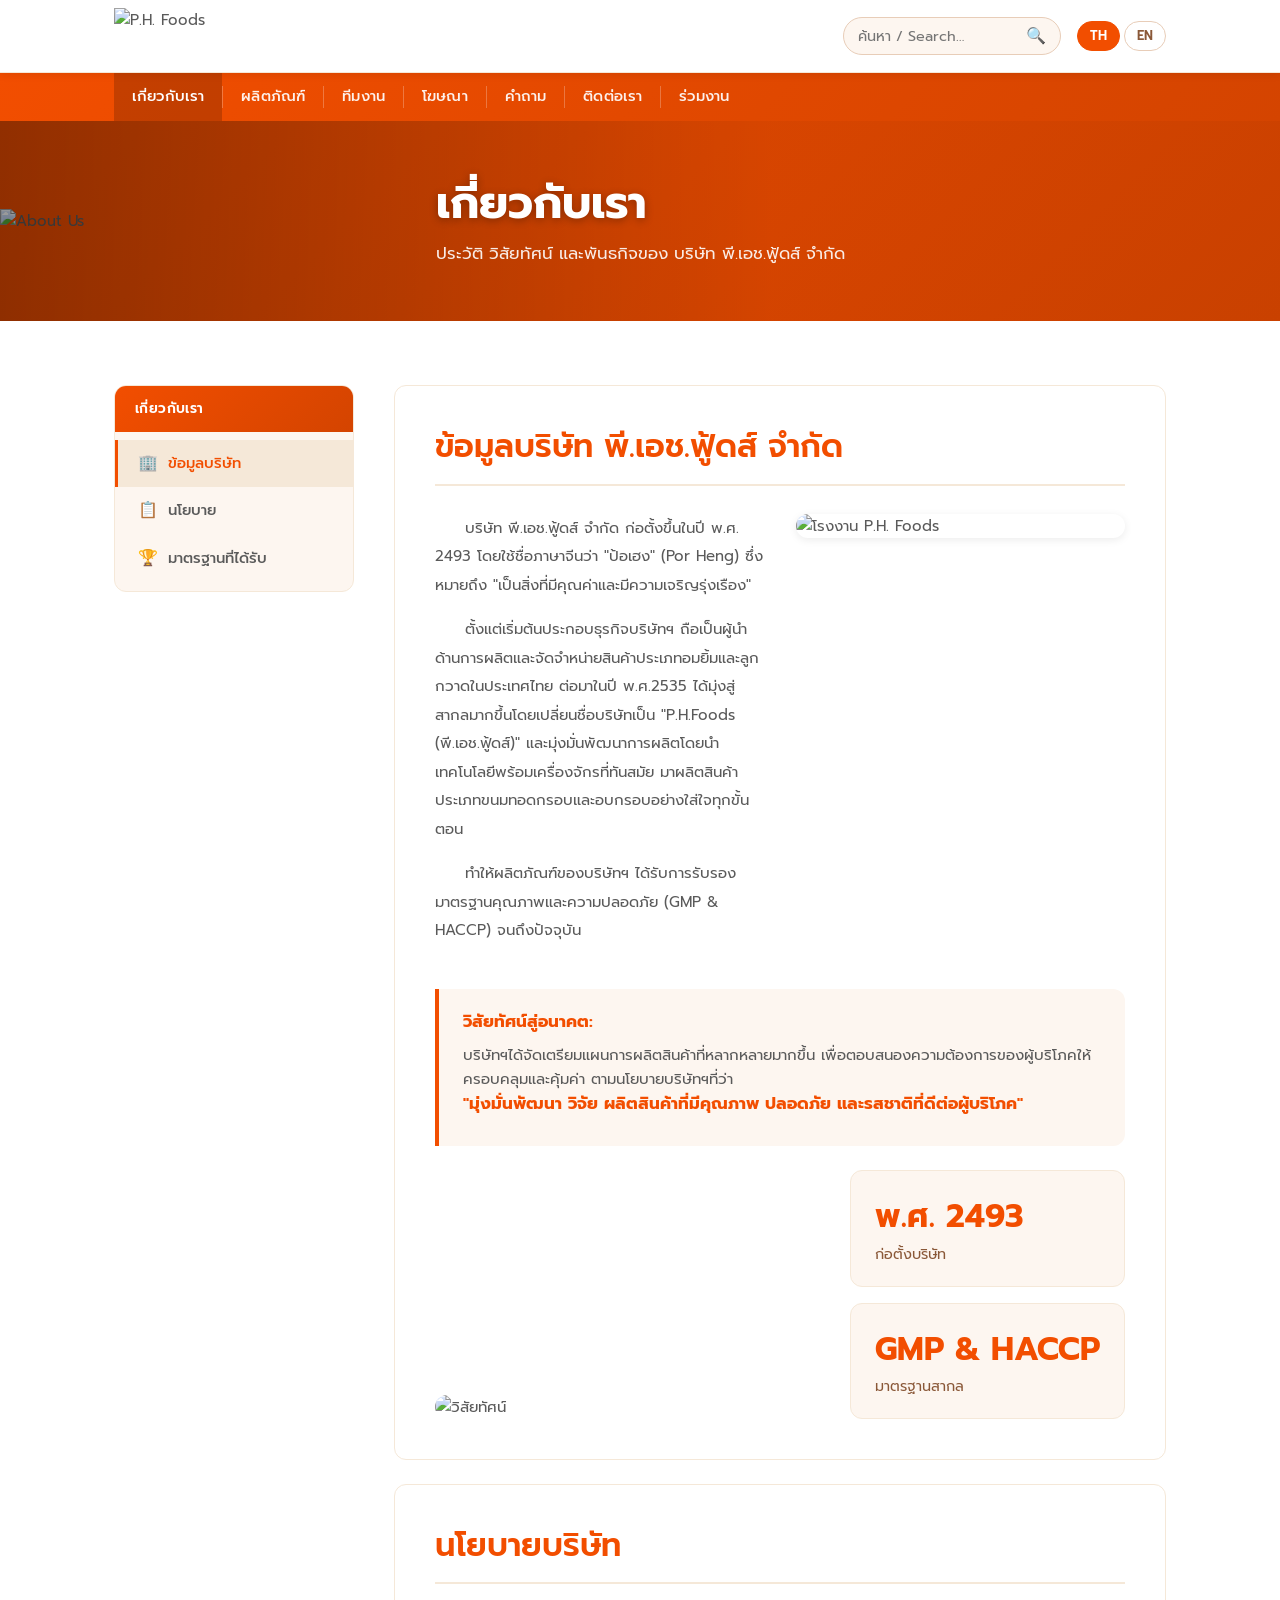
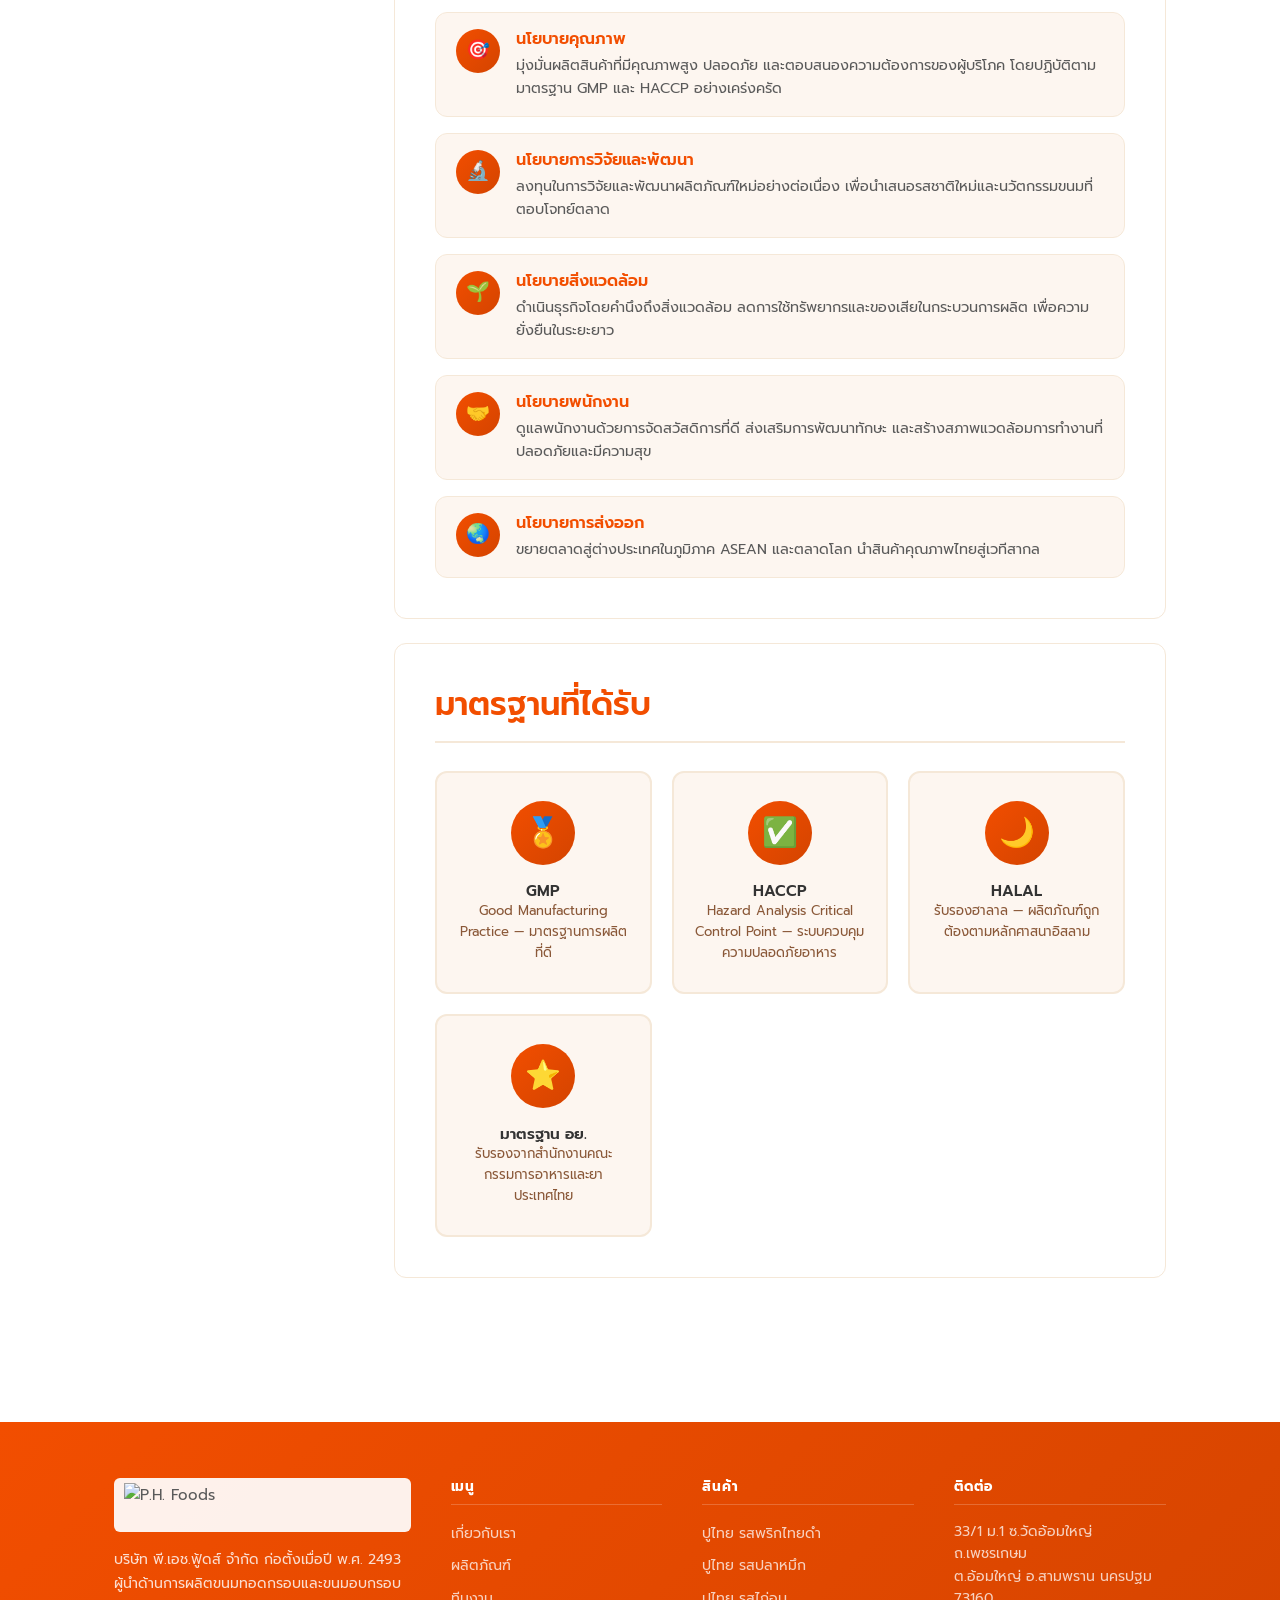
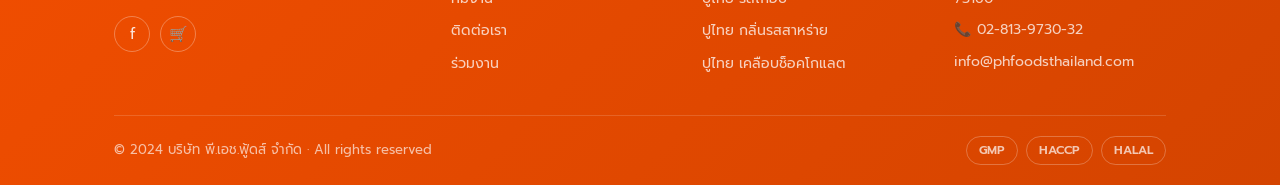
==== about.html @ f5b632d6 "Initial commit — P.H. Foods Thailand website Full static site with 9 pages (index, about, products, " ====
<!DOCTYPE html>
<html lang="th">
<head>
  <meta charset="UTF-8">
  <meta name="viewport" content="width=device-width, initial-scale=1.0">
  <title>เกี่ยวกับเรา — P.H. Foods Thailand</title>
  <link rel="preconnect" href="https://fonts.googleapis.com">
  <link href="https://fonts.googleapis.com/css2?family=Prompt:wght@300;400;500;600;700&display=swap" rel="stylesheet">
  <link rel="stylesheet" href="css/style.css">
</head>
<body>

<header class="site-header">
  <div class="container">
    <a href="index.html" class="logo"><img src="http://phfoodsthailand.com/images/logo-phuthai.gif" alt="P.H. Foods"></a>
    <div class="header-right">
      <div class="search-wrap"><input type="text" placeholder="ค้นหา / Search…"><button>🔍</button></div>
      <div class="lang-switcher"><a href="#" class="lang-btn active">TH</a><a href="#" class="lang-btn">EN</a></div>
    </div>
    <button class="hamburger" aria-label="เมนู"><span></span><span></span><span></span></button>
  </div>
</header>
<nav class="main-nav">
  <div class="container">
    <ul class="nav-list">
      <li class="has-dropdown"><a href="about.html" class="active">เกี่ยวกับเรา</a>
        <ul class="dropdown"><li><a href="about.html">ข้อมูลบริษัท</a></li><li><a href="about.html#policy">นโยบาย</a></li><li><a href="about.html#certificate">มาตรฐานที่ได้รับ</a></li></ul>
      </li>
      <li class="nav-sep"></li>
      <li class="has-dropdown"><a href="products.html">ผลิตภัณฑ์</a>
        <ul class="dropdown"><li><a href="products.html">สินค้าปูไทย</a></li><li><a href="products.html#new">สินค้าใหม่</a></li></ul>
      </li>
      <li class="nav-sep"></li><li><a href="team.html">ทีมงาน</a></li><li class="nav-sep"></li>
      <li class="has-dropdown"><a href="advertise.html">โฆษณา</a>
        <ul class="dropdown"><li><a href="advertise.html">TVC โฆษณา</a></li><li><a href="activity.html">กิจกรรม</a></li></ul>
      </li>
      <li class="nav-sep"></li>
      <li class="has-dropdown"><a href="question.html">คำถาม</a>
        <ul class="dropdown"><li><a href="question.html">ถาม-ตอบ</a></li><li><a href="question.html#tips">เกร็ดน่ารู้</a></li></ul>
      </li>
      <li class="nav-sep"></li><li><a href="contact.html">ติดต่อเรา</a></li><li class="nav-sep"></li><li><a href="career.html">ร่วมงาน</a></li>
    </ul>
  </div>
</nav>
<div class="mobile-nav">
  <a href="about.html">เกี่ยวกับเรา</a><a href="about.html" class="sub-link">↳ ข้อมูลบริษัท</a><a href="about.html#policy" class="sub-link">↳ นโยบาย</a><a href="about.html#certificate" class="sub-link">↳ มาตรฐานที่ได้รับ</a>
  <a href="products.html">ผลิตภัณฑ์</a><a href="products.html" class="sub-link">↳ สินค้าปูไทย</a>
  <a href="team.html">ทีมงาน</a><a href="advertise.html">โฆษณา</a><a href="advertise.html" class="sub-link">↳ TVC โฆษณา</a><a href="activity.html" class="sub-link">↳ กิจกรรม</a>
  <a href="question.html">คำถาม</a><a href="question.html" class="sub-link">↳ ถาม-ตอบ</a><a href="question.html#tips" class="sub-link">↳ เกร็ดน่ารู้</a>
  <a href="contact.html">ติดต่อเรา</a><a href="career.html">ร่วมงาน</a>
</div>

<!-- HERO -->
<div class="page-hero">
  <img src="http://phfoodsthailand.com/images/about_profile_hero.jpg" alt="About Us">
  <div class="page-hero-overlay">
    <div class="page-hero-text container">
      <h1 data-en="About Us">เกี่ยวกับเรา</h1>
      <p data-en="History, Vision &amp; Mission of P.H. Foods Co., Ltd.">ประวัติ วิสัยทัศน์ และพันธกิจของ บริษัท พี.เอช.ฟู้ดส์ จำกัด</p>
    </div>
  </div>
</div>

<!-- CONTENT -->
<section class="section">
  <div class="container">
    <div class="inner-layout">

      <!-- SIDEBAR -->
      <aside class="sidebar">
        <div class="sidebar-box">
          <div class="sidebar-title" data-en="About Us">เกี่ยวกับเรา</div>
          <ul class="sidebar-menu">
            <li class="active"><a href="about.html"><span class="icon">🏢</span><span data-en="Company Info">ข้อมูลบริษัท</span></a></li>
            <li><a href="about.html#policy"><span class="icon">📋</span><span data-en="Policy">นโยบาย</span></a></li>
            <li><a href="about.html#certificate"><span class="icon">🏆</span><span data-en="Certifications">มาตรฐานที่ได้รับ</span></a></li>
          </ul>
        </div>
      </aside>

      <!-- MAIN -->
      <div>
        <!-- Company Profile -->
        <div class="inner-content" id="profile">
          <h2 data-en="P.H. Foods Co., Ltd.">ข้อมูลบริษัท พี.เอช.ฟู้ดส์ จำกัด</h2>
          <div class="about-body">
            <div class="about-text">
              <p data-en="P.H. Foods Co., Ltd. was founded in 1950 under the Chinese name &quot;Por Heng&quot;, meaning &quot;valuable and prosperous&quot;.">บริษัท พี.เอช.ฟู้ดส์ จำกัด ก่อตั้งขึ้นในปี พ.ศ. 2493 โดยใช้ชื่อภาษาจีนว่า "ป้อเฮง" (Por Heng) ซึ่งหมายถึง "เป็นสิ่งที่มีคุณค่าและมีความเจริญรุ่งเรือง"</p>
              <p data-en="From the start, the company was a leader in candy production in Thailand. In 1992, it rebranded as &quot;P.H. Foods&quot; and committed to producing fried and baked snacks with modern technology and machinery at every step.">ตั้งแต่เริ่มต้นประกอบธุรกิจบริษัทฯ ถือเป็นผู้นำด้านการผลิตและจัดจำหน่ายสินค้าประเภทอมยิ้มและลูกกวาดในประเทศไทย ต่อมาในปี พ.ศ.2535 ได้มุ่งสู่สากลมากขึ้นโดยเปลี่ยนชื่อบริษัทเป็น "P.H.Foods (พี.เอช.ฟู้ดส์)" และมุ่งมั่นพัฒนาการผลิตโดยนำเทคโนโลยีพร้อมเครื่องจักรที่ทันสมัย มาผลิตสินค้าประเภทขนมทอดกรอบและอบกรอบอย่างใส่ใจทุกขั้นตอน</p>
              <p data-en="The company's products are certified to international quality and food safety standards (GMP &amp; HACCP) to this day.">ทำให้ผลิตภัณฑ์ของบริษัทฯ ได้รับการรับรองมาตรฐานคุณภาพและความปลอดภัย (GMP &amp; HACCP) จนถึงปัจจุบัน</p>
            </div>
            <img src="http://phfoodsthailand.com/images/about_us_image_1.jpg" alt="โรงงาน P.H. Foods">
          </div>

          <div class="vision-box">
            <strong data-en="Vision for the Future:">วิสัยทัศน์สู่อนาคต:</strong>
            บริษัทฯได้จัดเตรียมแผนการผลิตสินค้าที่หลากหลายมากขึ้น เพื่อตอบสนองความต้องการของผู้บริโภคให้ครอบคลุมและคุ้มค่า ตามนโยบายบริษัทฯที่ว่า <strong>"มุ่งมั่นพัฒนา วิจัย ผลิตสินค้าที่มีคุณภาพ ปลอดภัย และรสชาติที่ดีต่อผู้บริโภค"</strong>
          </div>

          <div style="display:grid;grid-template-columns:1fr auto;gap:24px;align-items:end;margin-top:24px;">
            <img src="http://phfoodsthailand.com/images/about_us_image_2.jpg" alt="วิสัยทัศน์" style="border-radius:12px;width:100%;max-width:280px;">
            <div style="display:flex;flex-direction:column;gap:16px;">
              <div style="background:var(--cream);border-radius:12px;padding:20px 24px;border:1px solid var(--cream-dark);">
                <div style="font-size:2rem;font-weight:700;color:var(--orange);">พ.ศ. 2493</div>
                <div style="color:var(--brown);font-size:.9rem;" data-en="Company Founded">ก่อตั้งบริษัท</div>
              </div>
              <div style="background:var(--cream);border-radius:12px;padding:20px 24px;border:1px solid var(--cream-dark);">
                <div style="font-size:2rem;font-weight:700;color:var(--orange);">GMP &amp; HACCP</div>
                <div style="color:var(--brown);font-size:.9rem;" data-en="International Standards">มาตรฐานสากล</div>
              </div>
            </div>
          </div>
        </div>

        <!-- Policy -->
        <div class="inner-content mt-24" id="policy">
          <h2 data-en="Company Policy">นโยบายบริษัท</h2>
          <div class="policy-list">
            <div class="policy-item">
              <div class="policy-icon">🎯</div>
              <div>
                <h4 data-en="Quality Policy">นโยบายคุณภาพ</h4>
                <p data-en="Committed to producing high-quality, safe products that meet consumer needs, strictly adhering to GMP and HACCP standards.">มุ่งมั่นผลิตสินค้าที่มีคุณภาพสูง ปลอดภัย และตอบสนองความต้องการของผู้บริโภค โดยปฏิบัติตามมาตรฐาน GMP และ HACCP อย่างเคร่งครัด</p>
              </div>
            </div>
            <div class="policy-item">
              <div class="policy-icon">🔬</div>
              <div>
                <h4 data-en="R&amp;D Policy">นโยบายการวิจัยและพัฒนา</h4>
                <p data-en="Continuously investing in research and development of new products to introduce new flavours and snack innovations that meet market demand.">ลงทุนในการวิจัยและพัฒนาผลิตภัณฑ์ใหม่อย่างต่อเนื่อง เพื่อนำเสนอรสชาติใหม่และนวัตกรรมขนมที่ตอบโจทย์ตลาด</p>
              </div>
            </div>
            <div class="policy-item">
              <div class="policy-icon">🌱</div>
              <div>
                <h4 data-en="Environmental Policy">นโยบายสิ่งแวดล้อม</h4>
                <p data-en="Operating with environmental responsibility by reducing resource usage and waste in the production process for long-term sustainability.">ดำเนินธุรกิจโดยคำนึงถึงสิ่งแวดล้อม ลดการใช้ทรัพยากรและของเสียในกระบวนการผลิต เพื่อความยั่งยืนในระยะยาว</p>
              </div>
            </div>
            <div class="policy-item">
              <div class="policy-icon">🤝</div>
              <div>
                <h4 data-en="Employee Policy">นโยบายพนักงาน</h4>
                <p data-en="Caring for employees with good welfare, promoting skill development, and creating a safe and happy working environment.">ดูแลพนักงานด้วยการจัดสวัสดิการที่ดี ส่งเสริมการพัฒนาทักษะ และสร้างสภาพแวดล้อมการทำงานที่ปลอดภัยและมีความสุข</p>
              </div>
            </div>
            <div class="policy-item">
              <div class="policy-icon">🌏</div>
              <div>
                <h4 data-en="Export Policy">นโยบายการส่งออก</h4>
                <p data-en="Expanding into international markets in ASEAN and globally, bringing quality Thai products to the world stage.">ขยายตลาดสู่ต่างประเทศในภูมิภาค ASEAN และตลาดโลก นำสินค้าคุณภาพไทยสู่เวทีสากล</p>
              </div>
            </div>
          </div>
        </div>

        <!-- Certificates -->
        <div class="inner-content mt-24" id="certificate">
          <h2 data-en="Our Certifications">มาตรฐานที่ได้รับ</h2>
          <div class="certs-grid">
            <div class="cert-card">
              <div class="cert-badge">🏅</div>
              <h4>GMP</h4>
              <p data-en="Good Manufacturing Practice — international standard for quality production.">Good Manufacturing Practice — มาตรฐานการผลิตที่ดี</p>
            </div>
            <div class="cert-card">
              <div class="cert-badge">✅</div>
              <h4>HACCP</h4>
              <p data-en="Hazard Analysis Critical Control Point — food safety management system.">Hazard Analysis Critical Control Point — ระบบควบคุมความปลอดภัยอาหาร</p>
            </div>
            <div class="cert-card">
              <div class="cert-badge">🌙</div>
              <h4>HALAL</h4>
              <p data-en="HALAL certified — products comply with Islamic dietary requirements.">รับรองฮาลาล — ผลิตภัณฑ์ถูกต้องตามหลักศาสนาอิสลาม</p>
            </div>
            <div class="cert-card">
              <div class="cert-badge">⭐</div>
              <h4 data-en="FDA Thailand">มาตรฐาน อย.</h4>
              <p data-en="Certified by the Thai Food and Drug Administration.">รับรองจากสำนักงานคณะกรรมการอาหารและยา ประเทศไทย</p>
            </div>
          </div>
        </div>
      </div>

    </div>
  </div>
</section>

<footer class="site-footer">
  <div class="container">
    <div class="footer-main">
      <div class="footer-brand">
        <img src="http://phfoodsthailand.com/images/logo-phuthai.gif" alt="P.H. Foods">
        <p data-en="P.H. Foods Co., Ltd., founded in 1950, a leading producer of fried &amp; baked snacks under the Pu Thai and Rodo brands.">บริษัท พี.เอช.ฟู้ดส์ จำกัด ก่อตั้งเมื่อปี พ.ศ. 2493 ผู้นำด้านการผลิตขนมทอดกรอบและขนมอบกรอบ</p>
        <div class="footer-social">
          <a href="https://www.facebook.com/PuthaiSnack/" target="_blank" rel="noopener">f</a>
          <a href="https://shopee.co.th/puthai_officialshop" target="_blank" rel="noopener">🛒</a>
        </div>
      </div>
      <div class="footer-col"><h5>เมนู</h5><ul><li><a href="about.html">เกี่ยวกับเรา</a></li><li><a href="products.html">ผลิตภัณฑ์</a></li><li><a href="team.html">ทีมงาน</a></li><li><a href="contact.html">ติดต่อเรา</a></li><li><a href="career.html">ร่วมงาน</a></li></ul></div>
      <div class="footer-col"><h5>สินค้า</h5><ul><li><a href="products.html">ปูไทย รสพริกไทยดำ</a></li><li><a href="products.html">ปูไทย รสปลาหมึก</a></li><li><a href="products.html">ปูไทย รสไก่อบ</a></li><li><a href="products.html">ปูไทย กลิ่นรสสาหร่าย</a></li><li><a href="products.html">ปูไทย เคลือบช็อคโกแลต</a></li></ul></div>
      <div class="footer-col"><h5>ติดต่อ</h5><p>33/1 ม.1 ซ.วัดอ้อมใหญ่ ถ.เพชรเกษม<br>ต.อ้อมใหญ่ อ.สามพราน นครปฐม 73160</p><p>📞 02-813-9730-32</p><a href="mailto:info@phfoodsthailand.com">info@phfoodsthailand.com</a></div>
    </div>
    <div class="footer-bottom">
      <p>© 2024 บริษัท พี.เอช.ฟู้ดส์ จำกัด · All rights reserved</p>
      <div class="footer-badges"><span class="footer-badge">GMP</span><span class="footer-badge">HACCP</span><span class="footer-badge">HALAL</span></div>
    </div>
  </div>
</footer>
<script src="js/main.js"></script>
</body>
</html>
---- css/style.css ----
/* =============================================
   P.H. Foods Thailand — Modern Rebuild
   Brand: warm orange #F24E00 + brown #8a5838
   ============================================= */

/* --- Variables -------------------------------- */
:root {
  --orange:       #F24E00;
  --orange-dark:  #c83d00;
  --orange-light: #ff7733;
  --orange-bg:    linear-gradient(135deg, #F24E00 0%, #d44400 100%);
  --brown:        #8a5838;
  --brown-dark:   #6f523a;
  --brown-light:  #b07850;
  --cream:        #fdf6f0;
  --cream-dark:   #f5e8d8;
  --text:         #5a5a5a;
  --text-dark:    #333;
  --white:        #fff;
  --border:       #e8cdb8;
  --shadow-sm:    0 2px 8px rgba(0,0,0,.08);
  --shadow-md:    0 6px 24px rgba(242,78,0,.14);
  --shadow-lg:    0 12px 40px rgba(242,78,0,.18);
  --radius:       12px;
  --radius-sm:    6px;
  --radius-lg:    20px;
  --transition:   .22s ease;
  --font:         'Prompt', 'Tahoma', 'Segoe UI', sans-serif;
  --container:    1100px;
}

/* --- Reset ------------------------------------ */
*, *::before, *::after { box-sizing: border-box; margin: 0; padding: 0; }
html { scroll-behavior: smooth; }
body {
  font-family: var(--font);
  font-size: 15px;
  color: var(--text);
  background: var(--white);
  line-height: 1.6;
}
img { display: block; max-width: 100%; }
a { color: inherit; text-decoration: none; }
ul { list-style: none; }
button { cursor: pointer; border: none; background: none; font-family: inherit; }

/* --- Typography ------------------------------- */
h1, h2, h3, h4, h5 { color: var(--text-dark); line-height: 1.3; }
h1 { font-size: clamp(1.8rem, 4vw, 2.8rem); font-weight: 700; }
h2 { font-size: clamp(1.4rem, 3vw, 2rem);   font-weight: 600; }
h3 { font-size: clamp(1.1rem, 2vw, 1.4rem); font-weight: 600; }
h4 { font-size: 1rem; font-weight: 600; }
p  { margin-bottom: 1rem; }

/* --- Layout ----------------------------------- */
.container {
  max-width: var(--container);
  margin: 0 auto;
  padding: 0 24px;
}
.section { padding: 64px 0; }
.section-sm { padding: 40px 0; }

/* --- Buttons ---------------------------------- */
.btn {
  display: inline-flex;
  align-items: center;
  gap: 8px;
  padding: 12px 28px;
  border-radius: 50px;
  font-family: var(--font);
  font-size: .95rem;
  font-weight: 600;
  transition: var(--transition);
  cursor: pointer;
}
.btn-primary {
  background: var(--orange-bg);
  color: var(--white);
  box-shadow: 0 4px 16px rgba(242,78,0,.3);
}
.btn-primary:hover {
  transform: translateY(-2px);
  box-shadow: 0 8px 24px rgba(242,78,0,.4);
}
.btn-outline {
  border: 2px solid var(--orange);
  color: var(--orange);
  background: transparent;
}
.btn-outline:hover {
  background: var(--orange);
  color: var(--white);
  transform: translateY(-2px);
}
.btn-white {
  background: var(--white);
  color: var(--orange);
  font-weight: 700;
}
.btn-white:hover {
  background: var(--cream);
  transform: translateY(-2px);
}

/* =============================================
   HEADER
   ============================================= */
.site-header {
  background: var(--white);
  border-bottom: 1px solid var(--cream-dark);
  position: sticky;
  top: 0;
  z-index: 1000;
  box-shadow: var(--shadow-sm);
}
.site-header .container {
  display: flex;
  align-items: center;
  justify-content: space-between;
  height: 72px;
}
.logo img {
  height: 56px;
  width: auto;
  transition: transform var(--transition);
}
.logo img:hover { transform: scale(1.04); }

.header-right {
  display: flex;
  align-items: center;
  gap: 16px;
}
.search-wrap {
  display: flex;
  align-items: center;
  background: var(--cream);
  border-radius: 50px;
  padding: 6px 14px;
  gap: 8px;
  border: 1px solid var(--border);
  transition: border-color var(--transition);
}
.search-wrap:focus-within { border-color: var(--orange); }
.search-wrap input {
  border: none;
  background: transparent;
  font-family: var(--font);
  font-size: .9rem;
  width: 160px;
  outline: none;
  color: var(--text);
}
.search-wrap button {
  color: var(--brown);
  font-size: 1rem;
  padding: 0;
  transition: color var(--transition);
}
.search-wrap button:hover { color: var(--orange); }

.lang-switcher {
  display: flex;
  gap: 4px;
}
.lang-btn {
  padding: 4px 12px;
  border-radius: 50px;
  font-size: .8rem;
  font-weight: 600;
  color: var(--brown);
  border: 1px solid var(--border);
  transition: var(--transition);
}
.lang-btn:hover,
.lang-btn.active {
  background: var(--orange);
  color: var(--white);
  border-color: var(--orange);
}

.hamburger {
  display: none;
  flex-direction: column;
  gap: 5px;
  padding: 8px;
  border-radius: var(--radius-sm);
  transition: background var(--transition);
}
.hamburger:hover { background: var(--cream); }
.hamburger span {
  display: block;
  width: 24px;
  height: 2px;
  background: var(--brown-dark);
  border-radius: 2px;
  transition: var(--transition);
}
.hamburger.open span:nth-child(1) { transform: rotate(45deg) translate(5px, 5px); }
.hamburger.open span:nth-child(2) { opacity: 0; }
.hamburger.open span:nth-child(3) { transform: rotate(-45deg) translate(5px, -5px); }

/* =============================================
   NAVIGATION
   ============================================= */
.main-nav {
  background: var(--orange-bg);
}
.nav-list {
  display: flex;
  align-items: stretch;
  height: 48px;
}
.nav-list > li {
  position: relative;
}
.nav-list > li > a {
  display: flex;
  align-items: center;
  height: 100%;
  padding: 0 18px;
  color: rgba(255,255,255,.92);
  font-size: .92rem;
  font-weight: 500;
  letter-spacing: .01em;
  transition: background var(--transition), color var(--transition);
  white-space: nowrap;
}
.nav-list > li > a:hover,
.nav-list > li > a.active,
.nav-list > li:hover > a {
  background: rgba(0,0,0,.18);
  color: var(--white);
}
.nav-sep {
  width: 1px;
  background: rgba(255,255,255,.25);
  align-self: center;
  height: 22px;
  pointer-events: none;
}

/* Dropdowns */
.dropdown {
  position: absolute;
  top: 100%;
  left: 0;
  min-width: 200px;
  background: var(--white);
  border-radius: 0 0 var(--radius) var(--radius);
  box-shadow: var(--shadow-md);
  opacity: 0;
  visibility: hidden;
  transform: translateY(-6px);
  transition: opacity var(--transition), transform var(--transition), visibility var(--transition);
  z-index: 500;
  overflow: hidden;
}
.has-dropdown:hover .dropdown {
  opacity: 1;
  visibility: visible;
  transform: translateY(0);
}
.dropdown li a {
  display: block;
  padding: 12px 20px;
  font-size: .9rem;
  color: var(--text-dark);
  border-bottom: 1px solid var(--cream-dark);
  transition: background var(--transition), color var(--transition);
}
.dropdown li:last-child a { border-bottom: none; }
.dropdown li a:hover {
  background: var(--cream);
  color: var(--orange);
  padding-left: 28px;
}

/* Mobile Nav */
.mobile-nav {
  display: none;
  flex-direction: column;
  background: var(--white);
  border-top: 3px solid var(--orange);
  box-shadow: var(--shadow-md);
  max-height: 0;
  overflow: hidden;
  transition: max-height .35s ease;
}
.mobile-nav.open { display: flex; max-height: 600px; }
.mobile-nav a {
  display: block;
  padding: 14px 24px;
  color: var(--text-dark);
  border-bottom: 1px solid var(--cream-dark);
  font-size: .95rem;
  font-weight: 500;
  transition: background var(--transition), color var(--transition);
}
.mobile-nav a:hover { background: var(--cream); color: var(--orange); }
.mobile-nav .sub-link {
  padding-left: 40px;
  font-size: .88rem;
  color: var(--brown);
}

/* =============================================
   HERO / BANNER
   ============================================= */
.page-hero {
  position: relative;
  background: var(--orange-bg);
  overflow: hidden;
  min-height: 200px;
  display: flex;
  align-items: center;
}
.page-hero img {
  width: 100%;
  height: auto;
  display: block;
}
.page-hero-overlay {
  position: absolute;
  inset: 0;
  background: linear-gradient(90deg, rgba(0,0,0,.4) 0%, rgba(0,0,0,.05) 60%);
  display: flex;
  align-items: center;
}
.page-hero-text {
  padding: 40px 40px;
  color: var(--white);
}
.page-hero-text h1 {
  color: var(--white);
  text-shadow: 0 2px 8px rgba(0,0,0,.3);
  margin-bottom: 8px;
}
.page-hero-text p {
  font-size: 1.05rem;
  opacity: .9;
  max-width: 480px;
  margin: 0;
}

/* =============================================
   HOME PAGE
   ============================================= */
/* Hero banner */
.home-hero {
  position: relative;
  background: var(--orange-bg);
  min-height: 420px;
  display: flex;
  align-items: center;
  overflow: hidden;
}
.home-hero-img {
  position: absolute;
  inset: 0;
  width: 100%;
  height: 100%;
  object-fit: cover;
  object-position: center;
  opacity: .7;
}
.home-hero-content {
  position: relative;
  z-index: 2;
  color: var(--white);
  max-width: 560px;
}
.home-hero-content h1 {
  color: var(--white);
  text-shadow: 0 2px 12px rgba(0,0,0,.3);
  margin-bottom: 16px;
}
.home-hero-content p {
  font-size: 1.1rem;
  opacity: .95;
  margin-bottom: 28px;
  text-shadow: 0 1px 4px rgba(0,0,0,.2);
}
.hero-badges {
  display: flex;
  gap: 12px;
  flex-wrap: wrap;
  margin-bottom: 28px;
}
.hero-badge {
  background: rgba(255,255,255,.2);
  border: 1px solid rgba(255,255,255,.4);
  backdrop-filter: blur(8px);
  color: var(--white);
  padding: 6px 16px;
  border-radius: 50px;
  font-size: .85rem;
  font-weight: 500;
}
.hero-actions { display: flex; gap: 12px; flex-wrap: wrap; }

/* Company intro section */
.intro-grid {
  display: grid;
  grid-template-columns: 1fr 1fr;
  gap: 60px;
  align-items: center;
}
.intro-text h2 {
  color: var(--orange);
  margin-bottom: 16px;
}
.intro-text .lead {
  font-size: 1.05rem;
  line-height: 1.8;
  color: var(--text);
  margin-bottom: 20px;
  text-indent: 2em;
}
.intro-stats {
  display: flex;
  gap: 32px;
  margin-top: 24px;
}
.stat-item { text-align: center; }
.stat-num {
  font-size: 2rem;
  font-weight: 700;
  color: var(--orange);
  display: block;
  line-height: 1;
}
.stat-label {
  font-size: .8rem;
  color: var(--brown);
  font-weight: 500;
}
.intro-video {
  border-radius: var(--radius-lg);
  overflow: hidden;
  box-shadow: var(--shadow-lg);
  aspect-ratio: 16/9;
}
.intro-video iframe { width: 100%; height: 100%; }

/* Section headings */
.section-heading {
  text-align: center;
  margin-bottom: 48px;
}
.section-heading h2 {
  color: var(--text-dark);
  margin-bottom: 8px;
}
.section-heading .sub {
  color: var(--brown);
  font-size: 1rem;
}
.section-heading .accent-line {
  width: 60px;
  height: 4px;
  background: var(--orange-bg);
  border-radius: 4px;
  margin: 12px auto 0;
}

/* Products preview grid */
.products-preview {
  display: grid;
  grid-template-columns: repeat(auto-fill, minmax(200px, 1fr));
  gap: 24px;
}
.product-card-mini {
  background: var(--white);
  border-radius: var(--radius);
  border: 1px solid var(--cream-dark);
  padding: 24px 20px;
  text-align: center;
  transition: transform var(--transition), box-shadow var(--transition), border-color var(--transition);
  cursor: pointer;
}
.product-card-mini:hover {
  transform: translateY(-6px);
  box-shadow: var(--shadow-md);
  border-color: var(--orange);
}
.product-card-mini img {
  height: 110px;
  width: auto;
  margin: 0 auto 16px;
  object-fit: contain;
  transition: transform var(--transition);
}
.product-card-mini:hover img { transform: scale(1.08) rotate(-3deg); }
.product-card-mini h4 {
  color: var(--text-dark);
  margin-bottom: 4px;
  font-size: .95rem;
}
.product-card-mini .flavor-tag {
  display: inline-block;
  padding: 3px 12px;
  border-radius: 50px;
  font-size: .75rem;
  font-weight: 600;
  color: var(--white);
}

/* CTA banner */
.cta-banner {
  background: var(--orange-bg);
  border-radius: var(--radius-lg);
  padding: 56px 48px;
  display: flex;
  align-items: center;
  justify-content: space-between;
  gap: 32px;
  position: relative;
  overflow: hidden;
}
.cta-banner::before {
  content: '';
  position: absolute;
  right: -60px;
  top: -60px;
  width: 300px;
  height: 300px;
  border-radius: 50%;
  background: rgba(255,255,255,.06);
}
.cta-banner::after {
  content: '';
  position: absolute;
  right: 60px;
  bottom: -80px;
  width: 200px;
  height: 200px;
  border-radius: 50%;
  background: rgba(255,255,255,.04);
}
.cta-content { position: relative; z-index: 1; }
.cta-content h2 { color: var(--white); margin-bottom: 8px; }
.cta-content p { color: rgba(255,255,255,.88); margin: 0; }
.cta-actions { position: relative; z-index: 1; display: flex; gap: 12px; flex-shrink: 0; }

/* Certifications strip */
.certs-strip {
  background: var(--cream);
  border-radius: var(--radius);
  padding: 32px 40px;
  display: flex;
  align-items: center;
  justify-content: center;
  gap: 48px;
  flex-wrap: wrap;
  border: 1px solid var(--cream-dark);
}
.cert-item {
  display: flex;
  align-items: center;
  gap: 12px;
  color: var(--brown-dark);
  font-weight: 600;
}
.cert-icon {
  width: 48px;
  height: 48px;
  border-radius: 50%;
  background: var(--orange-bg);
  display: flex;
  align-items: center;
  justify-content: center;
  color: var(--white);
  font-size: 1.3rem;
  flex-shrink: 0;
}

/* =============================================
   INNER PAGE LAYOUT
   ============================================= */
.inner-layout {
  display: grid;
  grid-template-columns: 240px 1fr;
  gap: 40px;
  align-items: start;
}

/* Sidebar */
.sidebar {
  position: sticky;
  top: 100px;
}
.sidebar-box {
  background: var(--cream);
  border-radius: var(--radius);
  overflow: hidden;
  border: 1px solid var(--cream-dark);
}
.sidebar-title {
  background: var(--orange-bg);
  color: var(--white);
  padding: 12px 20px;
  font-size: .85rem;
  font-weight: 600;
  letter-spacing: .03em;
  text-transform: uppercase;
}
.sidebar-menu { padding: 8px 0; }
.sidebar-menu li a {
  display: flex;
  align-items: center;
  gap: 10px;
  padding: 11px 20px;
  color: var(--text);
  font-size: .92rem;
  font-weight: 500;
  border-left: 3px solid transparent;
  transition: var(--transition);
}
.sidebar-menu li a:hover,
.sidebar-menu li.active a {
  background: var(--cream-dark);
  color: var(--orange);
  border-left-color: var(--orange);
}
.sidebar-menu li a .icon { font-size: 1rem; }

/* Inner content area */
.inner-content {
  background: var(--white);
  border-radius: var(--radius);
  border: 1px solid var(--cream-dark);
  padding: 40px;
}
.inner-content h2 {
  color: var(--orange);
  padding-bottom: 16px;
  border-bottom: 2px solid var(--cream-dark);
  margin-bottom: 28px;
}
.content-divider {
  border: none;
  border-top: 2px solid var(--cream-dark);
  margin: 32px 0;
}

/* =============================================
   ABOUT PAGE
   ============================================= */
.about-body {
  display: grid;
  grid-template-columns: 1fr 1fr;
  gap: 32px;
  align-items: start;
  margin-bottom: 28px;
}
.about-body img {
  border-radius: var(--radius);
  width: 100%;
  box-shadow: var(--shadow-sm);
}
.about-text p {
  line-height: 1.9;
  text-indent: 2em;
  margin-bottom: 16px;
}
.vision-box {
  background: var(--cream);
  border-left: 4px solid var(--orange);
  padding: 20px 24px;
  border-radius: 0 var(--radius) var(--radius) 0;
  margin: 24px 0;
}
.vision-box strong {
  display: block;
  color: var(--orange);
  margin-bottom: 8px;
  font-size: 1.05rem;
}

/* Policy timeline */
.policy-list { display: flex; flex-direction: column; gap: 16px; }
.policy-item {
  display: flex;
  gap: 16px;
  align-items: flex-start;
  padding: 16px 20px;
  border-radius: var(--radius);
  background: var(--cream);
  border: 1px solid var(--cream-dark);
  transition: border-color var(--transition);
}
.policy-item:hover { border-color: var(--orange); }
.policy-icon {
  width: 44px;
  height: 44px;
  border-radius: 50%;
  background: var(--orange-bg);
  display: flex;
  align-items: center;
  justify-content: center;
  color: var(--white);
  font-size: 1.2rem;
  flex-shrink: 0;
}
.policy-item h4 { color: var(--orange); margin-bottom: 4px; }
.policy-item p { margin: 0; font-size: .9rem; line-height: 1.6; }

/* Certs grid */
.certs-grid {
  display: grid;
  grid-template-columns: repeat(auto-fill, minmax(180px, 1fr));
  gap: 20px;
}
.cert-card {
  background: var(--cream);
  border-radius: var(--radius);
  padding: 28px 20px;
  text-align: center;
  border: 2px solid var(--cream-dark);
  transition: var(--transition);
}
.cert-card:hover {
  border-color: var(--orange);
  transform: translateY(-4px);
  box-shadow: var(--shadow-sm);
}
.cert-card .cert-badge {
  width: 64px;
  height: 64px;
  border-radius: 50%;
  background: var(--orange-bg);
  display: flex;
  align-items: center;
  justify-content: center;
  color: var(--white);
  font-size: 1.8rem;
  margin: 0 auto 16px;
}
.cert-card h4 { color: var(--text-dark); font-size: .95rem; }
.cert-card p { font-size: .82rem; color: var(--brown); margin: 0; }

/* =============================================
   PRODUCTS PAGE
   ============================================= */
.products-grid {
  display: grid;
  grid-template-columns: repeat(auto-fill, minmax(300px, 1fr));
  gap: 28px;
}
.product-card {
  background: var(--white);
  border-radius: var(--radius-lg);
  border: 1px solid var(--cream-dark);
  overflow: hidden;
  transition: transform var(--transition), box-shadow var(--transition);
}
.product-card:hover {
  transform: translateY(-8px);
  box-shadow: var(--shadow-lg);
}
.product-card-header {
  padding: 32px 24px 20px;
  display: flex;
  flex-direction: column;
  align-items: center;
  text-align: center;
  position: relative;
  overflow: hidden;
}
.product-card-header::before {
  content: '';
  position: absolute;
  inset: 0;
  opacity: .08;
}
.product-card-header img {
  height: 160px;
  width: auto;
  object-fit: contain;
  position: relative;
  z-index: 1;
  transition: transform var(--transition);
}
.product-card:hover .product-card-header img {
  transform: scale(1.08) rotate(-4deg);
}
.product-name-th {
  font-size: 1.15rem;
  font-weight: 700;
  color: var(--text-dark);
  margin-top: 16px;
  position: relative;
  z-index: 1;
}
.product-name-en {
  font-size: .85rem;
  color: var(--brown);
  font-weight: 500;
  position: relative;
  z-index: 1;
}
.product-tagline {
  font-size: .88rem;
  color: var(--text);
  margin-top: 6px;
  position: relative;
  z-index: 1;
}
.product-card-body { padding: 20px 24px; }
.product-detail-table {
  width: 100%;
  border-collapse: collapse;
  font-size: .88rem;
}
.product-detail-table tr { border-bottom: 1px solid var(--cream-dark); }
.product-detail-table tr:last-child { border-bottom: none; }
.product-detail-table td {
  padding: 8px 4px;
  vertical-align: top;
}
.product-detail-table td:first-child {
  color: var(--brown);
  font-weight: 600;
  white-space: nowrap;
  padding-right: 12px;
  width: 90px;
}
.sku-tag {
  display: inline-block;
  background: var(--cream);
  color: var(--brown-dark);
  font-size: .75rem;
  padding: 2px 8px;
  border-radius: 4px;
  border: 1px solid var(--border);
  font-family: monospace;
  margin: 2px 2px 2px 0;
}
.flavor-stripe {
  height: 4px;
  background: var(--orange-bg);
}

/* =============================================
   TEAM PAGE
   ============================================= */
/* Roster table */
.roster-wrap {
  max-width: 720px;
  margin: 0 auto 48px;
  border-radius: var(--radius);
  overflow: hidden;
  border: 2px solid var(--orange);
  box-shadow: var(--shadow-md);
}
.roster-table {
  width: 100%;
  border-collapse: collapse;
  font-size: .95rem;
}
.roster-table thead tr { background: var(--orange-bg); }
.roster-table thead th {
  color: var(--white);
  padding: 14px 20px;
  text-align: left;
  font-weight: 600;
  font-size: .85rem;
  letter-spacing: .04em;
  text-transform: uppercase;
}
.roster-table th.col-num { width: 48px; text-align: center; }
.roster-table tbody tr {
  border-bottom: 1px solid var(--cream-dark);
  transition: background var(--transition);
}
.roster-table tbody tr:last-child { border-bottom: none; }
.roster-table tbody tr:hover { background: var(--cream); }
.roster-table tbody td { padding: 14px 20px; color: var(--text-dark); }
.roster-table tbody td:first-child { text-align: center; color: var(--orange); font-weight: 700; }
.roster-table tbody td:last-child { color: var(--brown-dark); font-weight: 500; }

.team-section { text-align: center; }
.team-photo {
  border-radius: var(--radius-lg);
  overflow: hidden;
  box-shadow: var(--shadow-lg);
  max-width: 720px;
  margin: 0 auto;
  border: 3px solid var(--orange);
}
.team-photo img { width: 100%; height: auto; }
.team-values {
  display: grid;
  grid-template-columns: repeat(3, 1fr);
  gap: 24px;
  margin-top: 48px;
}
.value-card {
  background: var(--cream);
  border-radius: var(--radius);
  padding: 32px 24px;
  text-align: center;
  border: 1px solid var(--cream-dark);
  transition: var(--transition);
}
.value-card:hover {
  border-color: var(--orange);
  transform: translateY(-4px);
  box-shadow: var(--shadow-sm);
}
.value-icon {
  font-size: 2.4rem;
  margin-bottom: 16px;
}
.value-card h4 { color: var(--orange); margin-bottom: 8px; }
.value-card p { font-size: .9rem; margin: 0; color: var(--text); }

/* =============================================
   ADVERTISE / TVC PAGE
   ============================================= */
.tvc-layout {
  display: grid;
  grid-template-columns: 1fr 360px;
  gap: 32px;
  align-items: start;
}
.tvc-main-video {
  border-radius: var(--radius-lg);
  overflow: hidden;
  box-shadow: var(--shadow-md);
  aspect-ratio: 16/9;
}
.tvc-main-video iframe { width: 100%; height: 100%; border: none; }
.tvc-title {
  margin-top: 16px;
  font-size: 1rem;
  font-weight: 600;
  color: var(--text-dark);
}
.tvc-playlist {
  display: flex;
  flex-direction: column;
  gap: 12px;
  max-height: 520px;
  overflow-y: auto;
  padding-right: 4px;
}
.tvc-playlist::-webkit-scrollbar { width: 4px; }
.tvc-playlist::-webkit-scrollbar-track { background: var(--cream); border-radius: 4px; }
.tvc-playlist::-webkit-scrollbar-thumb { background: var(--orange); border-radius: 4px; }
.tvc-thumb {
  display: flex;
  gap: 12px;
  align-items: center;
  padding: 10px 12px;
  border-radius: var(--radius);
  border: 2px solid var(--cream-dark);
  cursor: pointer;
  transition: var(--transition);
  background: var(--white);
}
.tvc-thumb:hover,
.tvc-thumb.active {
  border-color: var(--orange);
  background: var(--cream);
}
.tvc-thumb img {
  width: 90px;
  height: 54px;
  object-fit: cover;
  border-radius: var(--radius-sm);
  flex-shrink: 0;
}
.tvc-thumb-info h5 {
  font-size: .88rem;
  color: var(--text-dark);
  margin-bottom: 2px;
}
.tvc-thumb-info span { font-size: .78rem; color: var(--brown); }

/* Activity grid */
.activity-grid {
  display: grid;
  grid-template-columns: repeat(auto-fill, minmax(280px, 1fr));
  gap: 24px;
}
.activity-card {
  background: var(--white);
  border-radius: var(--radius);
  overflow: hidden;
  border: 1px solid var(--cream-dark);
  transition: var(--transition);
}
.activity-card:hover {
  transform: translateY(-4px);
  box-shadow: var(--shadow-md);
  border-color: var(--orange);
}
.activity-img {
  height: 180px;
  overflow: hidden;
}
.activity-img img {
  width: 100%;
  height: 100%;
  object-fit: cover;
  transition: transform .4s ease;
}
.activity-card:hover .activity-img img { transform: scale(1.06); }
.activity-info { padding: 20px; }
.activity-info h4 { color: var(--text-dark); margin-bottom: 4px; font-size: 1rem; }
.activity-info .sub { font-size: .82rem; color: var(--brown); margin-bottom: 8px; }
.activity-info p { font-size: .88rem; color: var(--text); margin: 0; line-height: 1.6; }

/* =============================================
   FAQ / QUESTION PAGE
   ============================================= */
.faq-list { display: flex; flex-direction: column; gap: 12px; }
.faq-item {
  border: 1px solid var(--cream-dark);
  border-radius: var(--radius);
  overflow: hidden;
  transition: border-color var(--transition);
}
.faq-item.open { border-color: var(--orange); }
.faq-question {
  display: flex;
  align-items: center;
  justify-content: space-between;
  padding: 18px 24px;
  cursor: pointer;
  background: var(--cream);
  transition: background var(--transition);
  gap: 16px;
}
.faq-item.open .faq-question { background: var(--cream-dark); }
.faq-question:hover { background: var(--cream-dark); }
.faq-num {
  width: 36px;
  height: 36px;
  border-radius: 50%;
  background: var(--orange-bg);
  color: var(--white);
  display: flex;
  align-items: center;
  justify-content: center;
  font-weight: 700;
  font-size: .9rem;
  flex-shrink: 0;
}
.faq-q-text { flex: 1; font-weight: 600; color: var(--text-dark); }
.faq-toggle {
  width: 28px;
  height: 28px;
  border-radius: 50%;
  border: 2px solid var(--border);
  display: flex;
  align-items: center;
  justify-content: center;
  flex-shrink: 0;
  color: var(--brown);
  font-size: 1rem;
  transition: transform var(--transition), background var(--transition), border-color var(--transition);
}
.faq-item.open .faq-toggle {
  transform: rotate(45deg);
  background: var(--orange);
  border-color: var(--orange);
  color: var(--white);
}
.faq-answer {
  max-height: 0;
  overflow: hidden;
  transition: max-height .35s ease, padding .25s ease;
  padding: 0 24px;
}
.faq-item.open .faq-answer {
  max-height: 1000px;
  padding: 20px 24px;
}
.faq-answer p, .faq-answer ol, .faq-answer ul { margin-bottom: 12px; }
.faq-answer ol, .faq-answer ul { padding-left: 20px; }
.faq-answer li { margin-bottom: 6px; font-size: .92rem; }
.faq-answer a { color: var(--orange); text-decoration: underline; }

/* Tips section */
.tips-grid {
  display: grid;
  grid-template-columns: repeat(auto-fill, minmax(260px, 1fr));
  gap: 20px;
}
.tip-card {
  background: var(--cream);
  border-radius: var(--radius);
  padding: 24px;
  border-left: 4px solid var(--orange);
  transition: var(--transition);
}
.tip-card:hover { transform: translateY(-3px); box-shadow: var(--shadow-sm); }
.tip-card h4 { color: var(--orange); margin-bottom: 8px; font-size: .95rem; }
.tip-card p { font-size: .88rem; margin: 0; line-height: 1.7; }

/* =============================================
   CONTACT PAGE
   ============================================= */
.contact-grid {
  display: grid;
  grid-template-columns: 1fr 1fr;
  gap: 40px;
  align-items: start;
}
.contact-info h2 { color: var(--orange); margin-bottom: 24px; }
.info-item {
  display: flex;
  gap: 16px;
  align-items: flex-start;
  margin-bottom: 20px;
}
.info-icon {
  width: 44px;
  height: 44px;
  border-radius: 50%;
  background: var(--cream);
  border: 2px solid var(--orange);
  display: flex;
  align-items: center;
  justify-content: center;
  color: var(--orange);
  font-size: 1.1rem;
  flex-shrink: 0;
}
.info-item h4 { color: var(--brown-dark); font-size: .85rem; text-transform: uppercase; letter-spacing: .04em; margin-bottom: 4px; }
.info-item p, .info-item a { color: var(--text-dark); margin: 0; font-size: .95rem; line-height: 1.6; }
.info-item a:hover { color: var(--orange); }

.social-row {
  display: flex;
  gap: 12px;
  margin-top: 24px;
}
.social-btn {
  display: flex;
  align-items: center;
  gap: 8px;
  padding: 10px 20px;
  border-radius: 50px;
  font-size: .88rem;
  font-weight: 600;
  border: 2px solid var(--cream-dark);
  color: var(--text-dark);
  transition: var(--transition);
}
.social-btn:hover { border-color: var(--orange); color: var(--orange); }
.social-btn .icon { font-size: 1.2rem; }

.map-wrap {
  border-radius: var(--radius-lg);
  overflow: hidden;
  box-shadow: var(--shadow-md);
  border: 2px solid var(--cream-dark);
}
.map-wrap iframe { width: 100%; height: 360px; border: none; display: block; }
.map-download {
  padding: 14px 20px;
  background: var(--cream);
  text-align: center;
}
.map-download a {
  color: var(--orange);
  font-size: .88rem;
  font-weight: 600;
  text-decoration: underline;
}

/* =============================================
   CAREER PAGE
   ============================================= */
.career-intro {
  background: var(--cream);
  border-radius: var(--radius);
  padding: 28px 32px;
  margin-bottom: 32px;
  border-left: 4px solid var(--orange);
}
.career-intro h3 { color: var(--orange); margin-bottom: 8px; }
.career-intro p { margin: 0; font-size: .95rem; line-height: 1.7; }

.job-list { display: flex; flex-direction: column; gap: 20px; }
.job-card {
  background: var(--white);
  border-radius: var(--radius);
  border: 1px solid var(--cream-dark);
  overflow: hidden;
  transition: border-color var(--transition), box-shadow var(--transition);
}
.job-card:hover { border-color: var(--orange); box-shadow: var(--shadow-sm); }
.job-header {
  display: flex;
  align-items: center;
  gap: 16px;
  padding: 20px 24px;
  cursor: pointer;
  background: var(--cream);
}
.job-num {
  width: 40px;
  height: 40px;
  border-radius: 50%;
  background: var(--orange-bg);
  color: var(--white);
  display: flex;
  align-items: center;
  justify-content: center;
  font-weight: 700;
  flex-shrink: 0;
}
.job-title { flex: 1; }
.job-title h4 { color: var(--text-dark); margin-bottom: 2px; }
.job-title span { font-size: .8rem; color: var(--brown); }
.job-expand-icon {
  color: var(--brown);
  font-size: 1rem;
  transition: transform var(--transition);
}
.job-card.open .job-expand-icon { transform: rotate(180deg); }
.job-body {
  max-height: 0;
  overflow: hidden;
  transition: max-height .35s ease, padding .25s ease;
  padding: 0 24px;
}
.job-card.open .job-body { max-height: 800px; padding: 24px; }
.job-body h5 { color: var(--orange); margin-bottom: 12px; font-size: .9rem; text-transform: uppercase; letter-spacing: .04em; }
.job-body ol, .job-body ul { padding-left: 20px; margin-bottom: 20px; }
.job-body li { font-size: .9rem; margin-bottom: 6px; line-height: 1.6; }
.job-meta {
  background: var(--cream);
  border-radius: var(--radius-sm);
  padding: 16px;
  font-size: .88rem;
}
.job-meta-row { display: flex; gap: 8px; margin-bottom: 6px; }
.job-meta-row:last-child { margin-bottom: 0; }
.job-meta-row strong { color: var(--brown-dark); min-width: 80px; }

.apply-badge {
  display: inline-flex;
  align-items: center;
  gap: 8px;
  padding: 6px 16px;
  background: var(--cream-dark);
  color: var(--brown);
  border-radius: 50px;
  font-size: .8rem;
  font-weight: 600;
}
.apply-badge.hiring {
  background: rgba(242,78,0,.1);
  color: var(--orange);
}

/* =============================================
   FOOTER
   ============================================= */
.site-footer {
  background: var(--orange-bg);
  margin-top: 80px;
}
.footer-main {
  display: grid;
  grid-template-columns: 1.4fr 1fr 1fr 1fr;
  gap: 40px;
  padding: 56px 0 40px;
}
.footer-brand img {
  height: 54px;
  width: auto;
  margin-bottom: 16px;
  background: rgba(255,255,255,.92);
  padding: 5px 10px;
  border-radius: 6px;
}
.footer-brand p {
  color: rgba(255,255,255,.82);
  font-size: .88rem;
  line-height: 1.7;
  margin-bottom: 20px;
}
.footer-social { display: flex; gap: 10px; }
.footer-social a {
  width: 36px;
  height: 36px;
  border-radius: 50%;
  border: 1px solid rgba(255,255,255,.3);
  display: flex;
  align-items: center;
  justify-content: center;
  color: rgba(255,255,255,.85);
  font-size: .95rem;
  transition: var(--transition);
}
.footer-social a:hover { background: rgba(255,255,255,.2); color: var(--white); }
.footer-col h5 {
  color: var(--white);
  font-size: .85rem;
  text-transform: uppercase;
  letter-spacing: .06em;
  margin-bottom: 16px;
  padding-bottom: 8px;
  border-bottom: 1px solid rgba(255,255,255,.2);
}
.footer-col ul { display: flex; flex-direction: column; gap: 8px; }
.footer-col ul a {
  color: rgba(255,255,255,.75);
  font-size: .88rem;
  transition: color var(--transition);
}
.footer-col ul a:hover { color: var(--white); }
.footer-col p {
  color: rgba(255,255,255,.75);
  font-size: .88rem;
  margin-bottom: 8px;
  line-height: 1.6;
}
.footer-col a {
  color: rgba(255,255,255,.75);
  font-size: .88rem;
  transition: color var(--transition);
}
.footer-col a:hover { color: var(--white); }
.footer-bottom {
  border-top: 1px solid rgba(255,255,255,.15);
  padding: 20px 0;
  display: flex;
  align-items: center;
  justify-content: space-between;
  gap: 16px;
}
.footer-bottom p {
  color: rgba(255,255,255,.65);
  font-size: .82rem;
  margin: 0;
}
.footer-badges { display: flex; gap: 8px; }
.footer-badge {
  padding: 4px 12px;
  border-radius: 50px;
  border: 1px solid rgba(255,255,255,.25);
  color: rgba(255,255,255,.7);
  font-size: .75rem;
  font-weight: 600;
}

/* =============================================
   UTILITIES & ANIMATIONS
   ============================================= */
.text-orange { color: var(--orange); }
.text-brown  { color: var(--brown); }
.text-center { text-align: center; }
.mt-8  { margin-top:  8px; }
.mt-16 { margin-top: 16px; }
.mt-24 { margin-top: 24px; }
.mt-32 { margin-top: 32px; }
.mt-48 { margin-top: 48px; }
.mb-24 { margin-bottom: 24px; }
.mb-32 { margin-bottom: 32px; }
.flex-center { display: flex; align-items: center; justify-content: center; }
.gap-8  { gap: 8px; }
.gap-12 { gap: 12px; }
.gap-16 { gap: 16px; }

/* Breadcrumb */
.breadcrumb {
  display: flex;
  align-items: center;
  gap: 8px;
  padding: 12px 0;
  font-size: .85rem;
  color: var(--brown);
  margin-bottom: 32px;
}
.breadcrumb a { color: var(--orange); }
.breadcrumb a:hover { text-decoration: underline; }
.breadcrumb .sep { color: var(--border); }

/* Page title strip */
.page-title-strip {
  background: var(--cream);
  padding: 32px 0;
  border-bottom: 1px solid var(--cream-dark);
}
.page-title-strip h1 { color: var(--orange); margin-bottom: 4px; }
.page-title-strip p  { color: var(--brown); margin: 0; }

/* Fade in animation */
@keyframes fadeUp {
  from { opacity: 0; transform: translateY(20px); }
  to   { opacity: 1; transform: translateY(0); }
}
.fade-up { animation: fadeUp .5s ease both; }

/* =============================================
   RESPONSIVE
   ============================================= */
@media (max-width: 1024px) {
  .footer-main { grid-template-columns: 1fr 1fr; }
  .intro-grid { grid-template-columns: 1fr; gap: 40px; }
  .tvc-layout { grid-template-columns: 1fr; }
  .tvc-playlist { flex-direction: row; overflow-x: auto; max-height: none; padding-bottom: 4px; }
  .tvc-thumb { flex-shrink: 0; width: 220px; }
}

@media (max-width: 768px) {
  .site-header .container { height: 60px; }
  .logo img { height: 44px; }
  .search-wrap { display: none; }
  .hamburger { display: flex; }
  .main-nav { display: none; }
  .header-right { gap: 8px; }

  .inner-layout { grid-template-columns: 1fr; }
  .sidebar { position: static; }

  .about-body { grid-template-columns: 1fr; }
  .contact-grid { grid-template-columns: 1fr; }
  .team-values { grid-template-columns: 1fr; }
  .products-grid { grid-template-columns: repeat(auto-fill, minmax(260px, 1fr)); }
  .footer-main { grid-template-columns: 1fr 1fr; gap: 32px; }
  .footer-bottom { flex-direction: column; text-align: center; }
  .cta-banner { flex-direction: column; padding: 40px 28px; }
  .cta-actions { flex-direction: column; width: 100%; }
  .cta-actions .btn { text-align: center; justify-content: center; }
  .intro-stats { justify-content: center; }
  .section { padding: 48px 0; }
  .inner-content { padding: 24px; }
}

@media (max-width: 480px) {
  .products-preview { grid-template-columns: repeat(2, 1fr); }
  .footer-main { grid-template-columns: 1fr; }
  .hero-actions { flex-direction: column; }
  .social-row { flex-wrap: wrap; }
  .certs-strip { gap: 24px; padding: 24px; }
  .team-values { gap: 16px; }
  .products-grid { grid-template-columns: 1fr; }
}
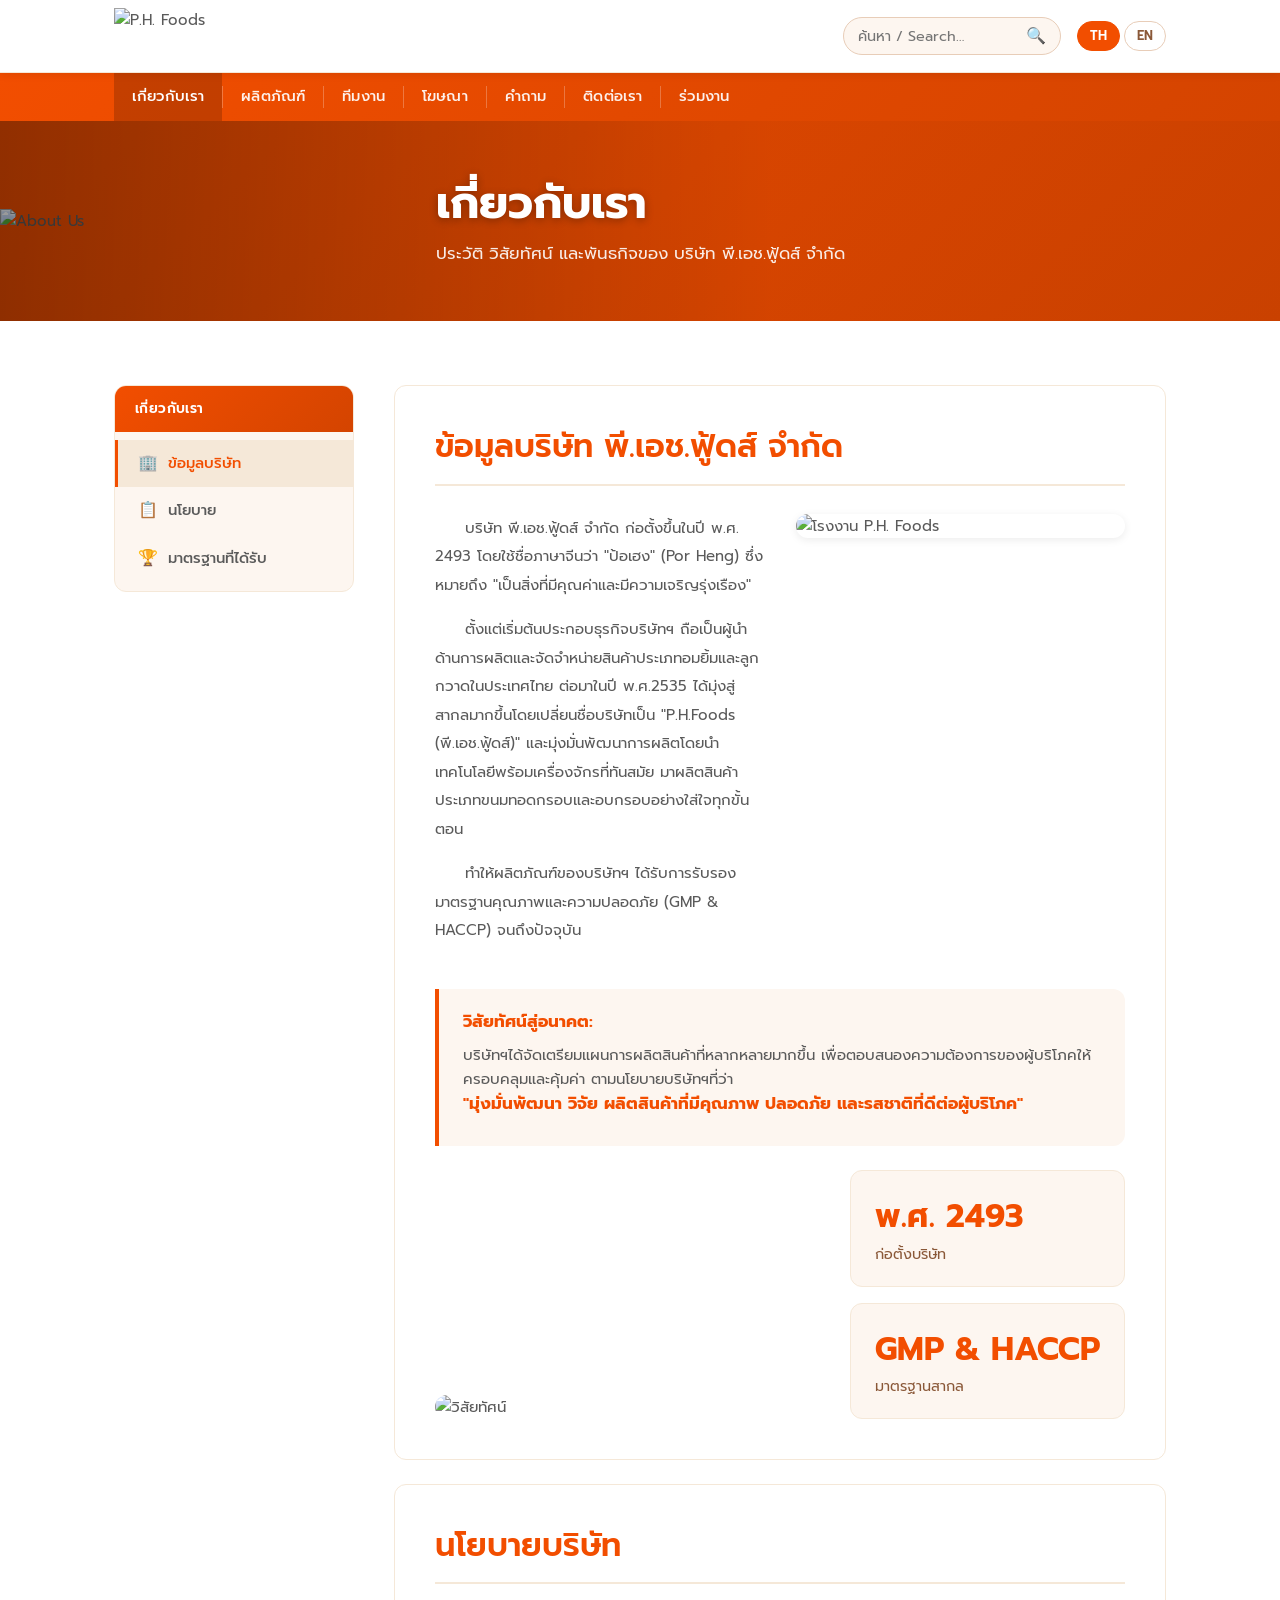
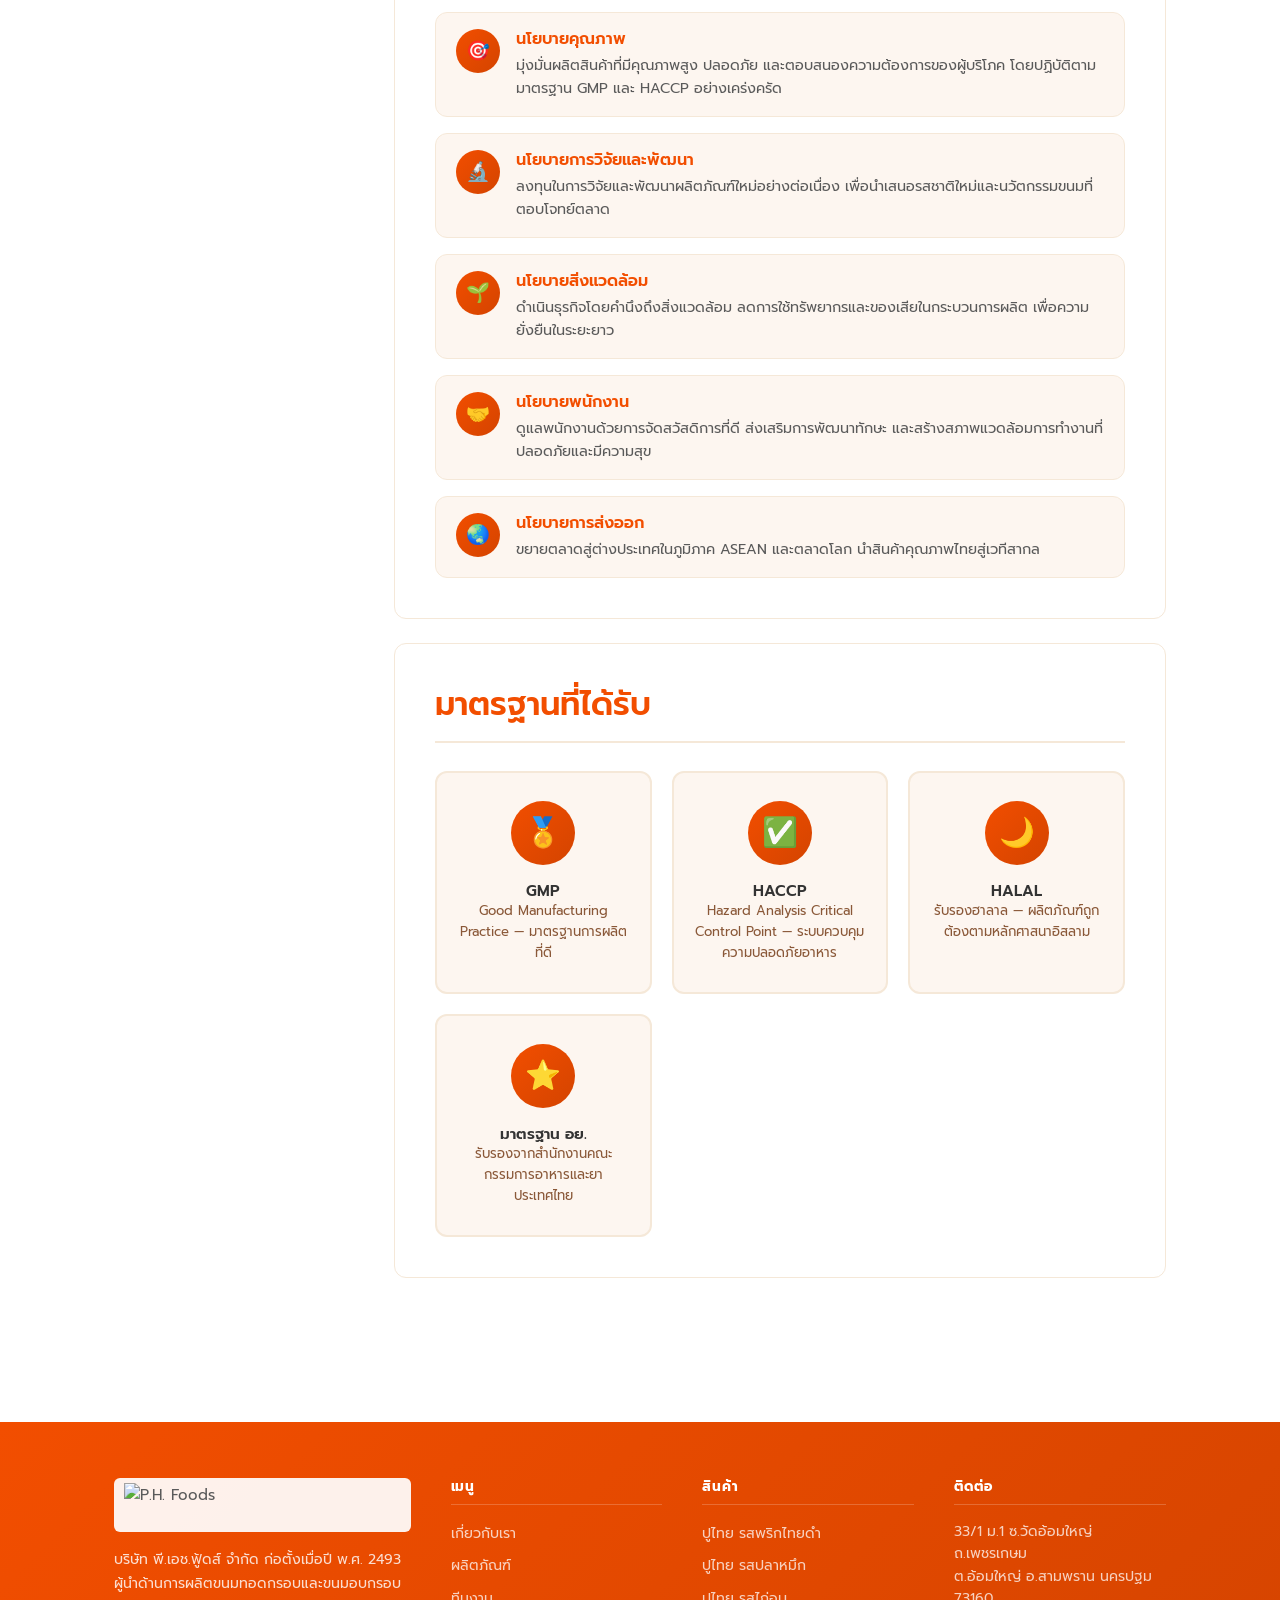
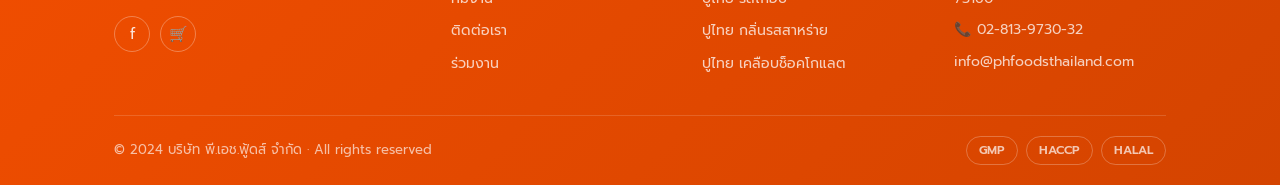
==== commit c80da96d: "Fix image URLs: http → https for GitHub Pages compatibility" ====
--- a/about.html
+++ b/about.html
@@ -12,7 +12,7 @@
 
 <header class="site-header">
   <div class="container">
-    <a href="index.html" class="logo"><img src="http://phfoodsthailand.com/images/logo-phuthai.gif" alt="P.H. Foods"></a>
+    <a href="index.html" class="logo"><img src="https://phfoodsthailand.com/images/logo-phuthai.gif" alt="P.H. Foods"></a>
     <div class="header-right">
       <div class="search-wrap"><input type="text" placeholder="ค้นหา / Search…"><button>🔍</button></div>
       <div class="lang-switcher"><a href="#" class="lang-btn active">TH</a><a href="#" class="lang-btn">EN</a></div>
@@ -52,7 +52,7 @@
 
 <!-- HERO -->
 <div class="page-hero">
-  <img src="http://phfoodsthailand.com/images/about_profile_hero.jpg" alt="About Us">
+  <img src="https://phfoodsthailand.com/images/about_profile_hero.jpg" alt="About Us">
   <div class="page-hero-overlay">
     <div class="page-hero-text container">
       <h1 data-en="About Us">เกี่ยวกับเรา</h1>
@@ -89,7 +89,7 @@
               <p data-en="From the start, the company was a leader in candy production in Thailand. In 1992, it rebranded as &quot;P.H. Foods&quot; and committed to producing fried and baked snacks with modern technology and machinery at every step.">ตั้งแต่เริ่มต้นประกอบธุรกิจบริษัทฯ ถือเป็นผู้นำด้านการผลิตและจัดจำหน่ายสินค้าประเภทอมยิ้มและลูกกวาดในประเทศไทย ต่อมาในปี พ.ศ.2535 ได้มุ่งสู่สากลมากขึ้นโดยเปลี่ยนชื่อบริษัทเป็น "P.H.Foods (พี.เอช.ฟู้ดส์)" และมุ่งมั่นพัฒนาการผลิตโดยนำเทคโนโลยีพร้อมเครื่องจักรที่ทันสมัย มาผลิตสินค้าประเภทขนมทอดกรอบและอบกรอบอย่างใส่ใจทุกขั้นตอน</p>
               <p data-en="The company's products are certified to international quality and food safety standards (GMP &amp; HACCP) to this day.">ทำให้ผลิตภัณฑ์ของบริษัทฯ ได้รับการรับรองมาตรฐานคุณภาพและความปลอดภัย (GMP &amp; HACCP) จนถึงปัจจุบัน</p>
             </div>
-            <img src="http://phfoodsthailand.com/images/about_us_image_1.jpg" alt="โรงงาน P.H. Foods">
+            <img src="https://phfoodsthailand.com/images/about_us_image_1.jpg" alt="โรงงาน P.H. Foods">
           </div>
 
           <div class="vision-box">
@@ -98,7 +98,7 @@
           </div>
 
           <div style="display:grid;grid-template-columns:1fr auto;gap:24px;align-items:end;margin-top:24px;">
-            <img src="http://phfoodsthailand.com/images/about_us_image_2.jpg" alt="วิสัยทัศน์" style="border-radius:12px;width:100%;max-width:280px;">
+            <img src="https://phfoodsthailand.com/images/about_us_image_2.jpg" alt="วิสัยทัศน์" style="border-radius:12px;width:100%;max-width:280px;">
             <div style="display:flex;flex-direction:column;gap:16px;">
               <div style="background:var(--cream);border-radius:12px;padding:20px 24px;border:1px solid var(--cream-dark);">
                 <div style="font-size:2rem;font-weight:700;color:var(--orange);">พ.ศ. 2493</div>
@@ -190,7 +190,7 @@
   <div class="container">
     <div class="footer-main">
       <div class="footer-brand">
-        <img src="http://phfoodsthailand.com/images/logo-phuthai.gif" alt="P.H. Foods">
+        <img src="https://phfoodsthailand.com/images/logo-phuthai.gif" alt="P.H. Foods">
         <p data-en="P.H. Foods Co., Ltd., founded in 1950, a leading producer of fried &amp; baked snacks under the Pu Thai and Rodo brands.">บริษัท พี.เอช.ฟู้ดส์ จำกัด ก่อตั้งเมื่อปี พ.ศ. 2493 ผู้นำด้านการผลิตขนมทอดกรอบและขนมอบกรอบ</p>
         <div class="footer-social">
           <a href="https://www.facebook.com/PuthaiSnack/" target="_blank" rel="noopener">f</a>
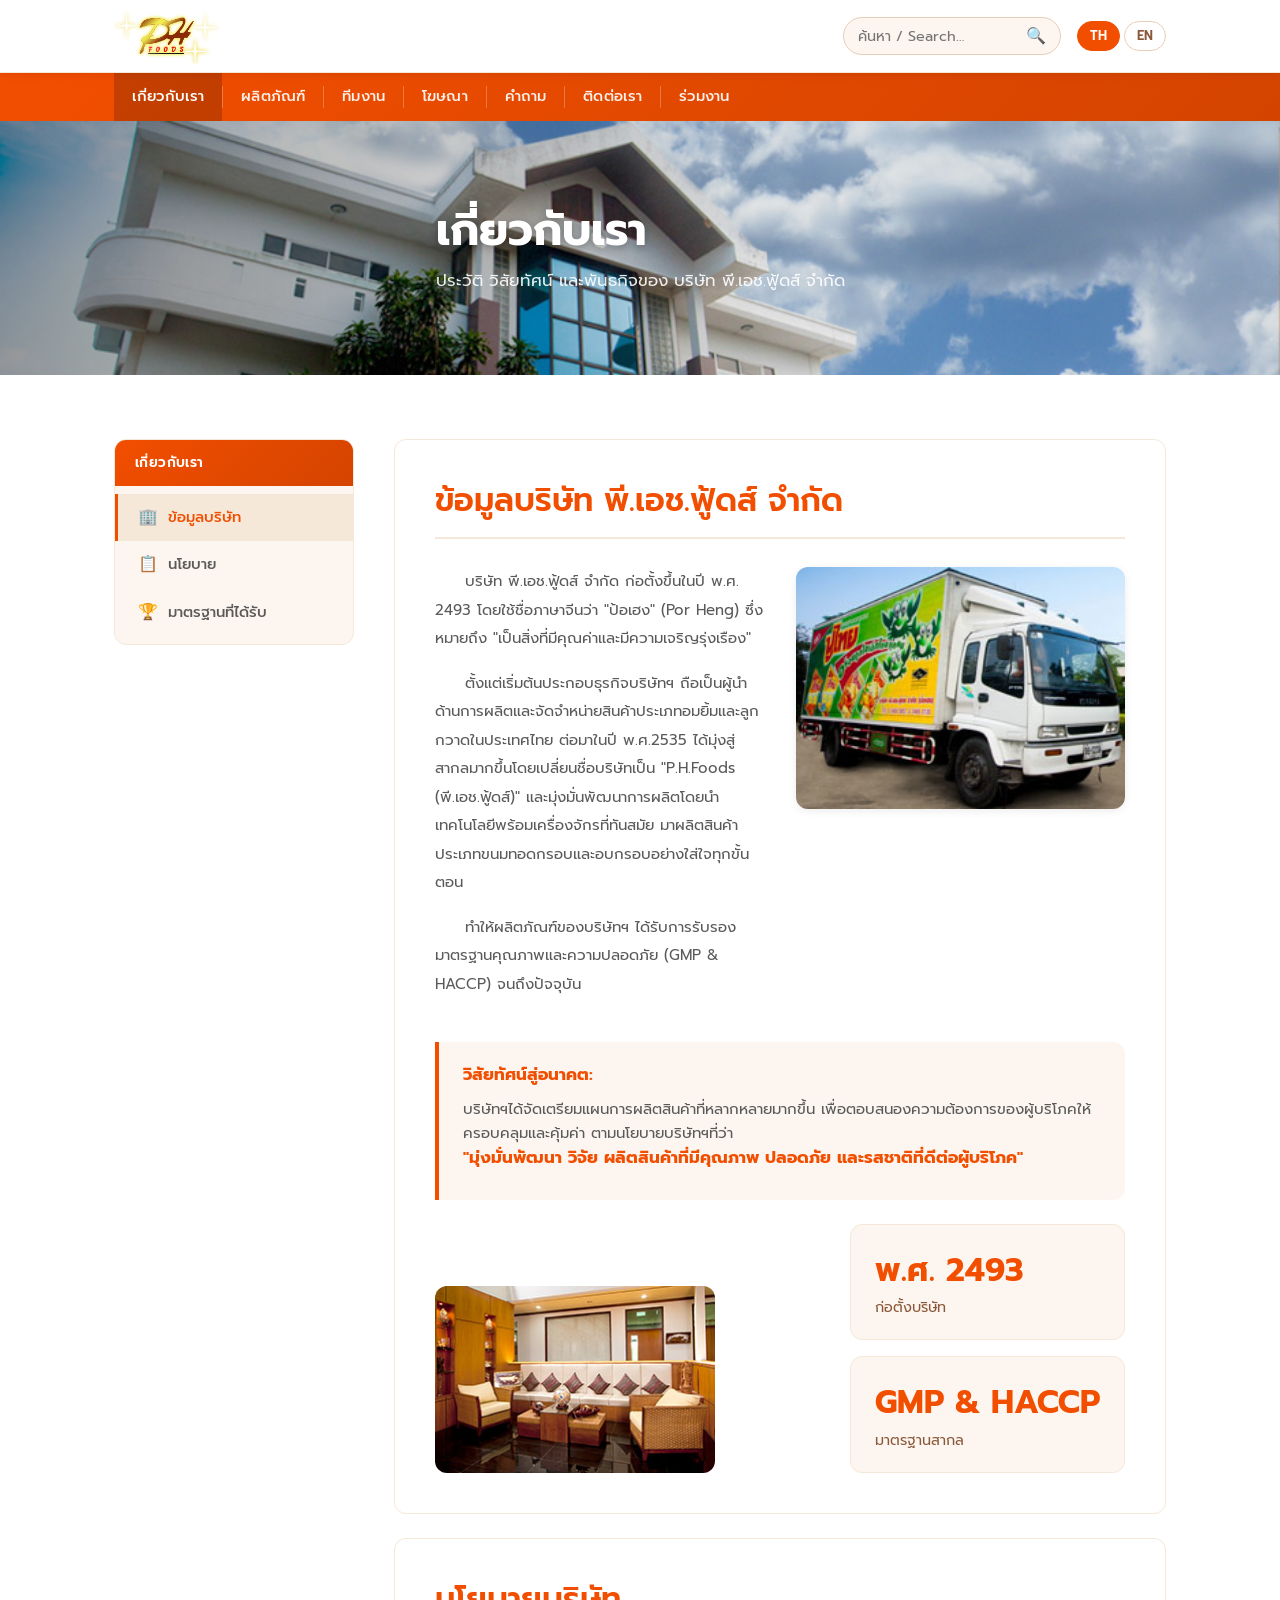
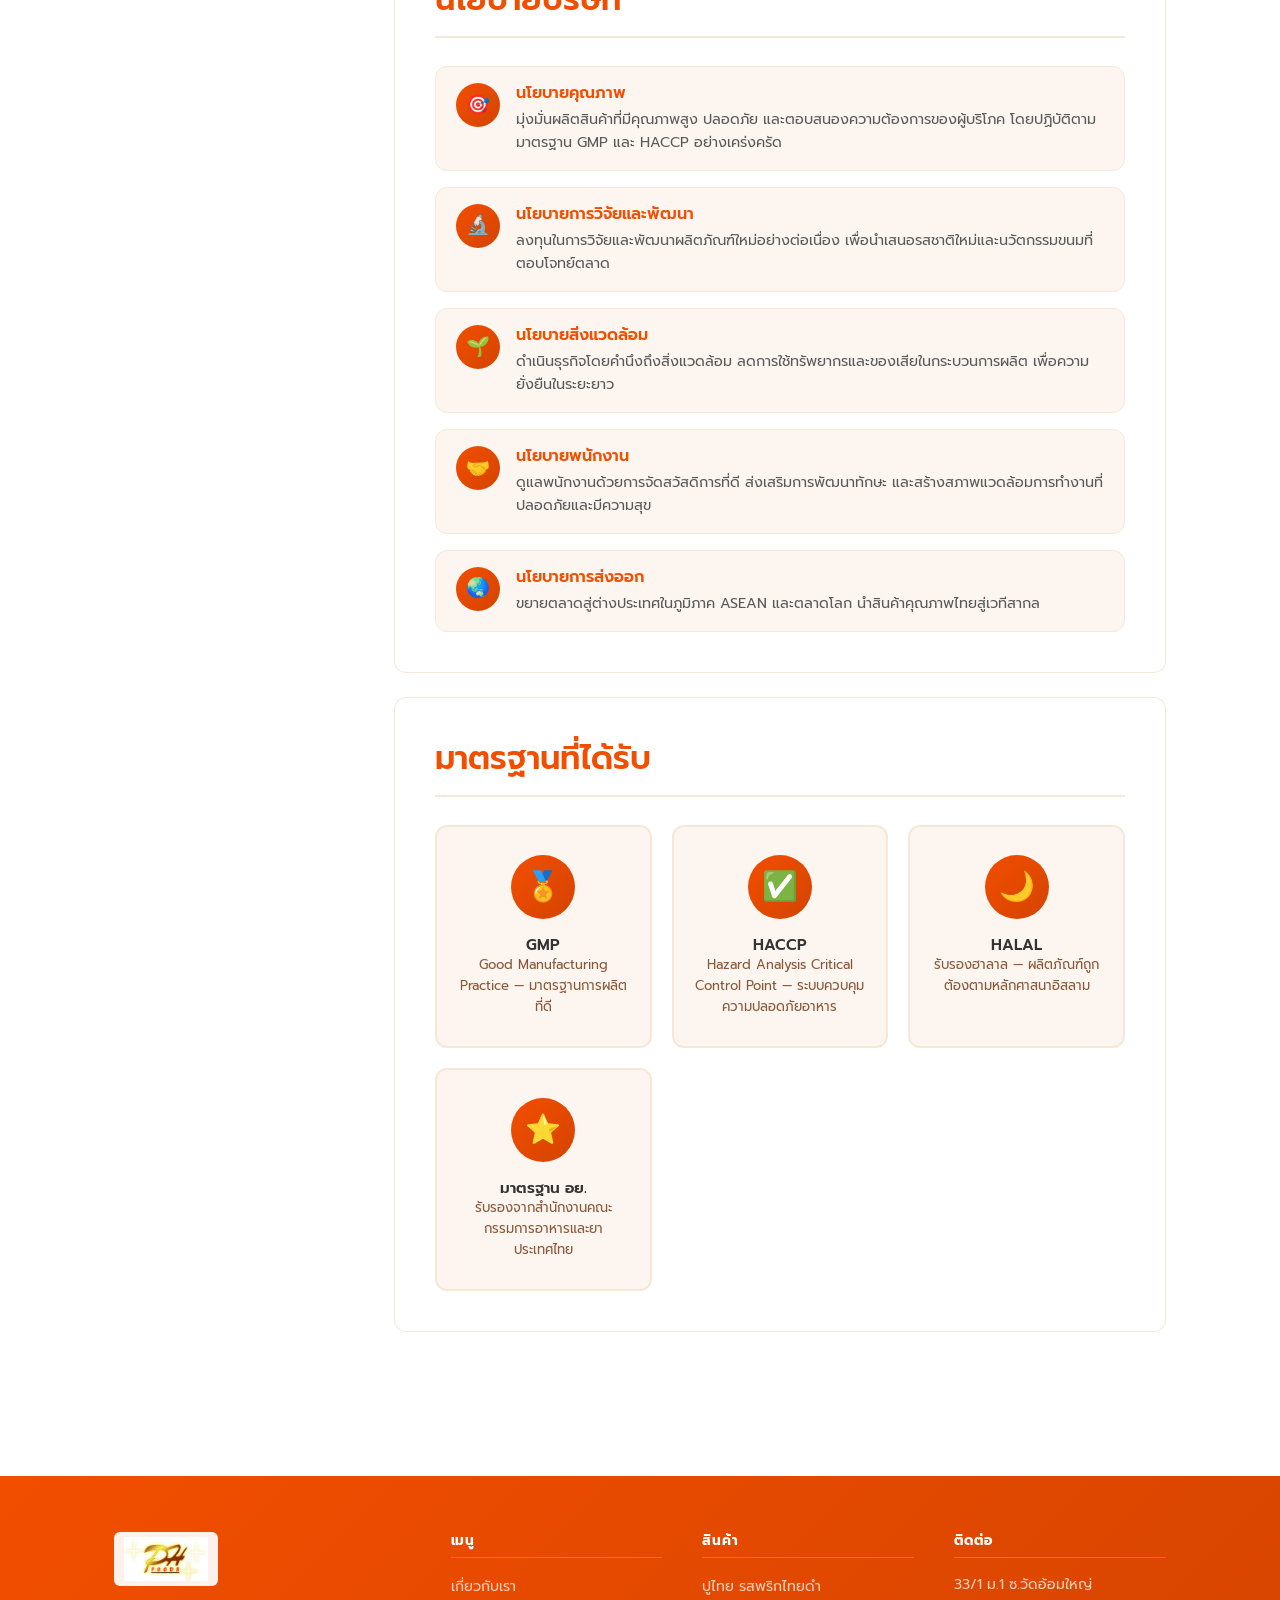
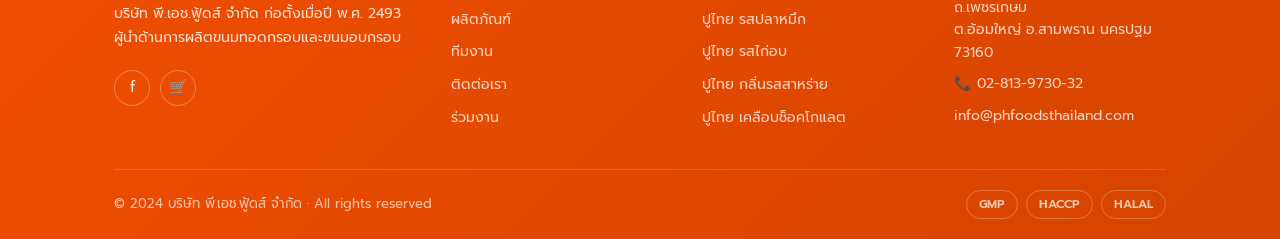
==== commit c578907d: "Host all images locally for GitHub Pages Downloaded logo, hero banners, about photos, and product pa" ====
--- a/about.html
+++ b/about.html
@@ -12,7 +12,7 @@
 
 <header class="site-header">
   <div class="container">
-    <a href="index.html" class="logo"><img src="https://phfoodsthailand.com/images/logo-phuthai.gif" alt="P.H. Foods"></a>
+    <a href="index.html" class="logo"><img src="images/logo-phuthai.gif" alt="P.H. Foods"></a>
     <div class="header-right">
       <div class="search-wrap"><input type="text" placeholder="ค้นหา / Search…"><button>🔍</button></div>
       <div class="lang-switcher"><a href="#" class="lang-btn active">TH</a><a href="#" class="lang-btn">EN</a></div>
@@ -52,7 +52,7 @@
 
 <!-- HERO -->
 <div class="page-hero">
-  <img src="https://phfoodsthailand.com/images/about_profile_hero.jpg" alt="About Us">
+  <img src="images/about_profile_hero.jpg" alt="About Us">
   <div class="page-hero-overlay">
     <div class="page-hero-text container">
       <h1 data-en="About Us">เกี่ยวกับเรา</h1>
@@ -89,7 +89,7 @@
               <p data-en="From the start, the company was a leader in candy production in Thailand. In 1992, it rebranded as &quot;P.H. Foods&quot; and committed to producing fried and baked snacks with modern technology and machinery at every step.">ตั้งแต่เริ่มต้นประกอบธุรกิจบริษัทฯ ถือเป็นผู้นำด้านการผลิตและจัดจำหน่ายสินค้าประเภทอมยิ้มและลูกกวาดในประเทศไทย ต่อมาในปี พ.ศ.2535 ได้มุ่งสู่สากลมากขึ้นโดยเปลี่ยนชื่อบริษัทเป็น "P.H.Foods (พี.เอช.ฟู้ดส์)" และมุ่งมั่นพัฒนาการผลิตโดยนำเทคโนโลยีพร้อมเครื่องจักรที่ทันสมัย มาผลิตสินค้าประเภทขนมทอดกรอบและอบกรอบอย่างใส่ใจทุกขั้นตอน</p>
               <p data-en="The company's products are certified to international quality and food safety standards (GMP &amp; HACCP) to this day.">ทำให้ผลิตภัณฑ์ของบริษัทฯ ได้รับการรับรองมาตรฐานคุณภาพและความปลอดภัย (GMP &amp; HACCP) จนถึงปัจจุบัน</p>
             </div>
-            <img src="https://phfoodsthailand.com/images/about_us_image_1.jpg" alt="โรงงาน P.H. Foods">
+            <img src="images/about_us_image_1.jpg" alt="โรงงาน P.H. Foods">
           </div>
 
           <div class="vision-box">
@@ -98,7 +98,7 @@
           </div>
 
           <div style="display:grid;grid-template-columns:1fr auto;gap:24px;align-items:end;margin-top:24px;">
-            <img src="https://phfoodsthailand.com/images/about_us_image_2.jpg" alt="วิสัยทัศน์" style="border-radius:12px;width:100%;max-width:280px;">
+            <img src="images/about_us_image_2.jpg" alt="วิสัยทัศน์" style="border-radius:12px;width:100%;max-width:280px;">
             <div style="display:flex;flex-direction:column;gap:16px;">
               <div style="background:var(--cream);border-radius:12px;padding:20px 24px;border:1px solid var(--cream-dark);">
                 <div style="font-size:2rem;font-weight:700;color:var(--orange);">พ.ศ. 2493</div>
@@ -190,7 +190,7 @@
   <div class="container">
     <div class="footer-main">
       <div class="footer-brand">
-        <img src="https://phfoodsthailand.com/images/logo-phuthai.gif" alt="P.H. Foods">
+        <img src="images/logo-phuthai.gif" alt="P.H. Foods">
         <p data-en="P.H. Foods Co., Ltd., founded in 1950, a leading producer of fried &amp; baked snacks under the Pu Thai and Rodo brands.">บริษัท พี.เอช.ฟู้ดส์ จำกัด ก่อตั้งเมื่อปี พ.ศ. 2493 ผู้นำด้านการผลิตขนมทอดกรอบและขนมอบกรอบ</p>
         <div class="footer-social">
           <a href="https://www.facebook.com/PuthaiSnack/" target="_blank" rel="noopener">f</a>
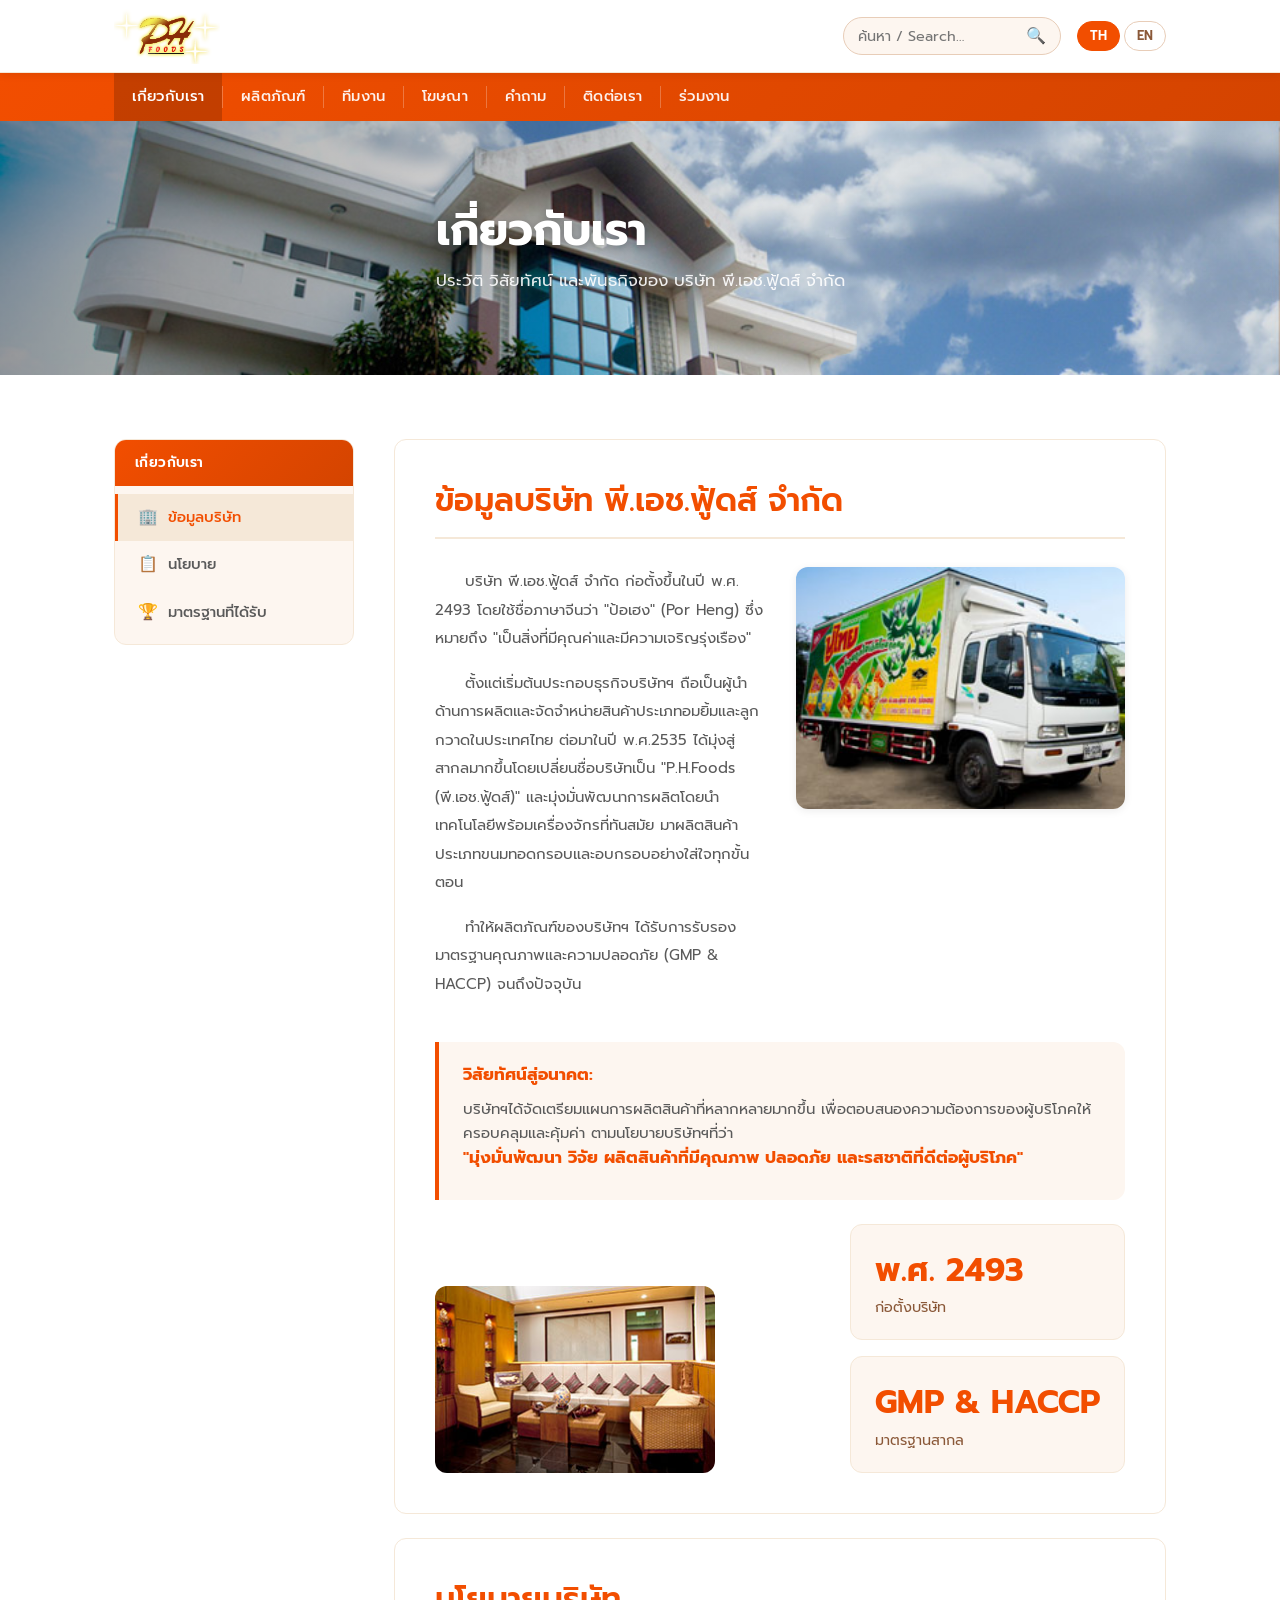
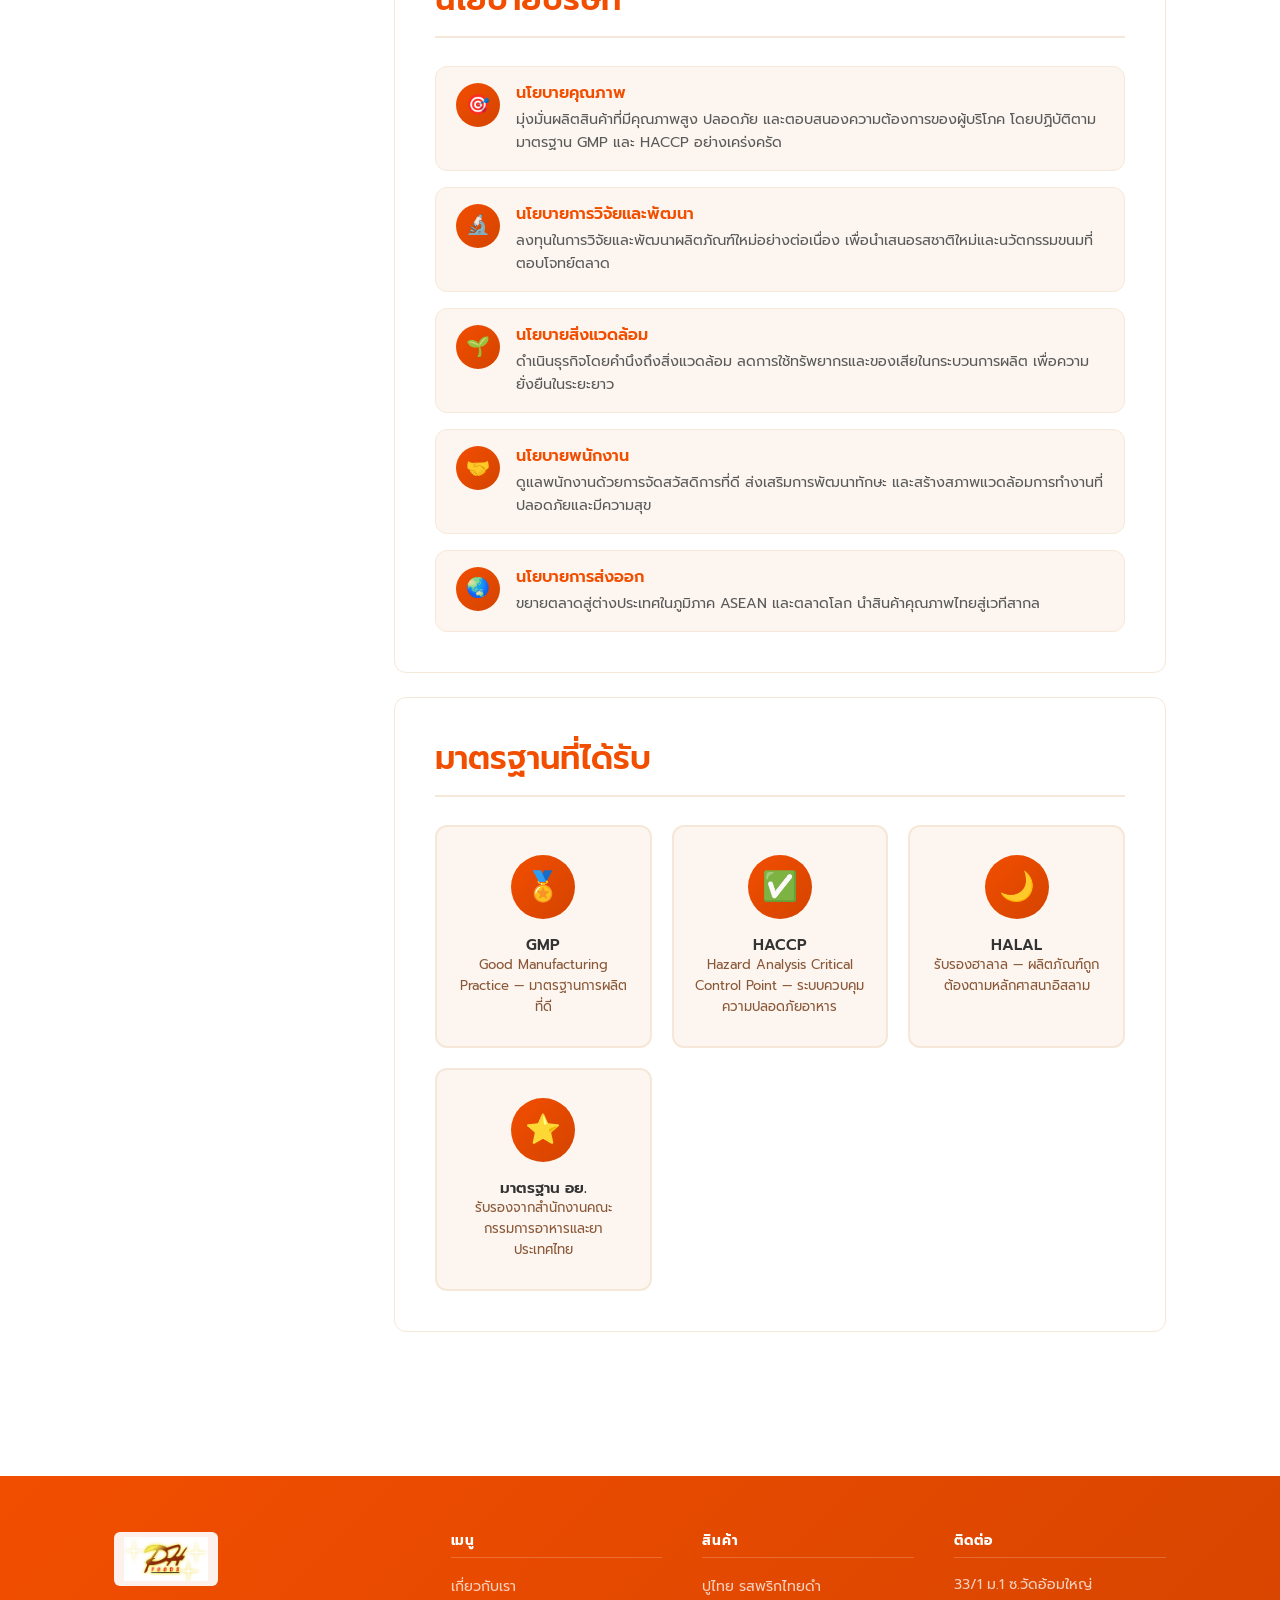
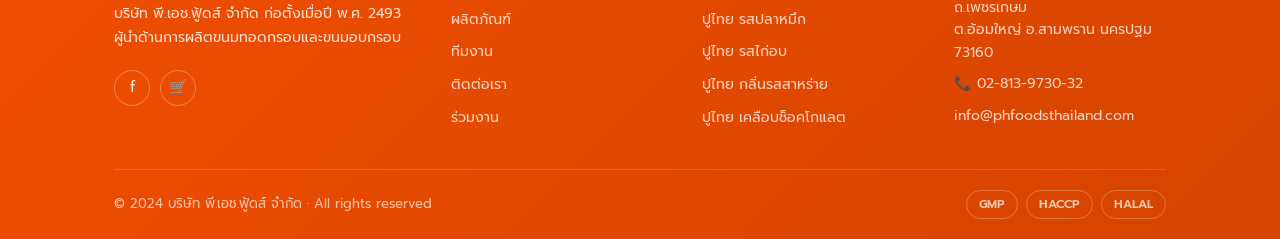
==== commit b401af55: "Add full EN/TH translation and fix image paths - Add data-en attributes to all 9 pages for complete " ====
--- a/about.html
+++ b/about.html
@@ -17,7 +17,7 @@
       <div class="search-wrap"><input type="text" placeholder="ค้นหา / Search…"><button>🔍</button></div>
       <div class="lang-switcher"><a href="#" class="lang-btn active">TH</a><a href="#" class="lang-btn">EN</a></div>
     </div>
-    <button class="hamburger" aria-label="เมนู"><span></span><span></span><span></span></button>
+    <button class="hamburger" aria-label="เมนู" data-label-th="เมนู" data-label-en="Menu"><span></span><span></span><span></span></button>
   </div>
 </header>
 <nav class="main-nav">
--- a/css/style.css
+++ b/css/style.css
@@ -133,6 +133,7 @@
   gap: 16px;
 }
 .search-wrap {
+  position: relative;
   display: flex;
   align-items: center;
   background: var(--cream);
@@ -159,6 +160,51 @@
   transition: color var(--transition);
 }
 .search-wrap button:hover { color: var(--orange); }
+
+.search-dropdown {
+  display: none;
+  position: absolute;
+  top: calc(100% + 8px);
+  left: 0;
+  right: 0;
+  min-width: 280px;
+  background: var(--white);
+  border: 1px solid var(--border);
+  border-radius: 12px;
+  box-shadow: 0 8px 32px rgba(0,0,0,.12);
+  z-index: 9999;
+  overflow: hidden;
+}
+.search-dropdown.open { display: block; }
+.search-group-label {
+  padding: 8px 14px 4px;
+  font-size: .72rem;
+  font-weight: 600;
+  letter-spacing: .06em;
+  text-transform: uppercase;
+  color: var(--brown-light);
+}
+.search-result-item {
+  display: block;
+  padding: 9px 14px;
+  font-size: .9rem;
+  color: var(--text-dark);
+  text-decoration: none;
+  transition: background var(--transition);
+  border-left: 3px solid transparent;
+}
+.search-result-item:hover,
+.search-result-item.focused {
+  background: var(--cream);
+  border-left-color: var(--orange);
+  color: var(--orange);
+}
+.search-no-results {
+  padding: 12px 14px;
+  font-size: .88rem;
+  color: var(--text);
+  text-align: center;
+}
 
 .lang-switcher {
   display: flex;
